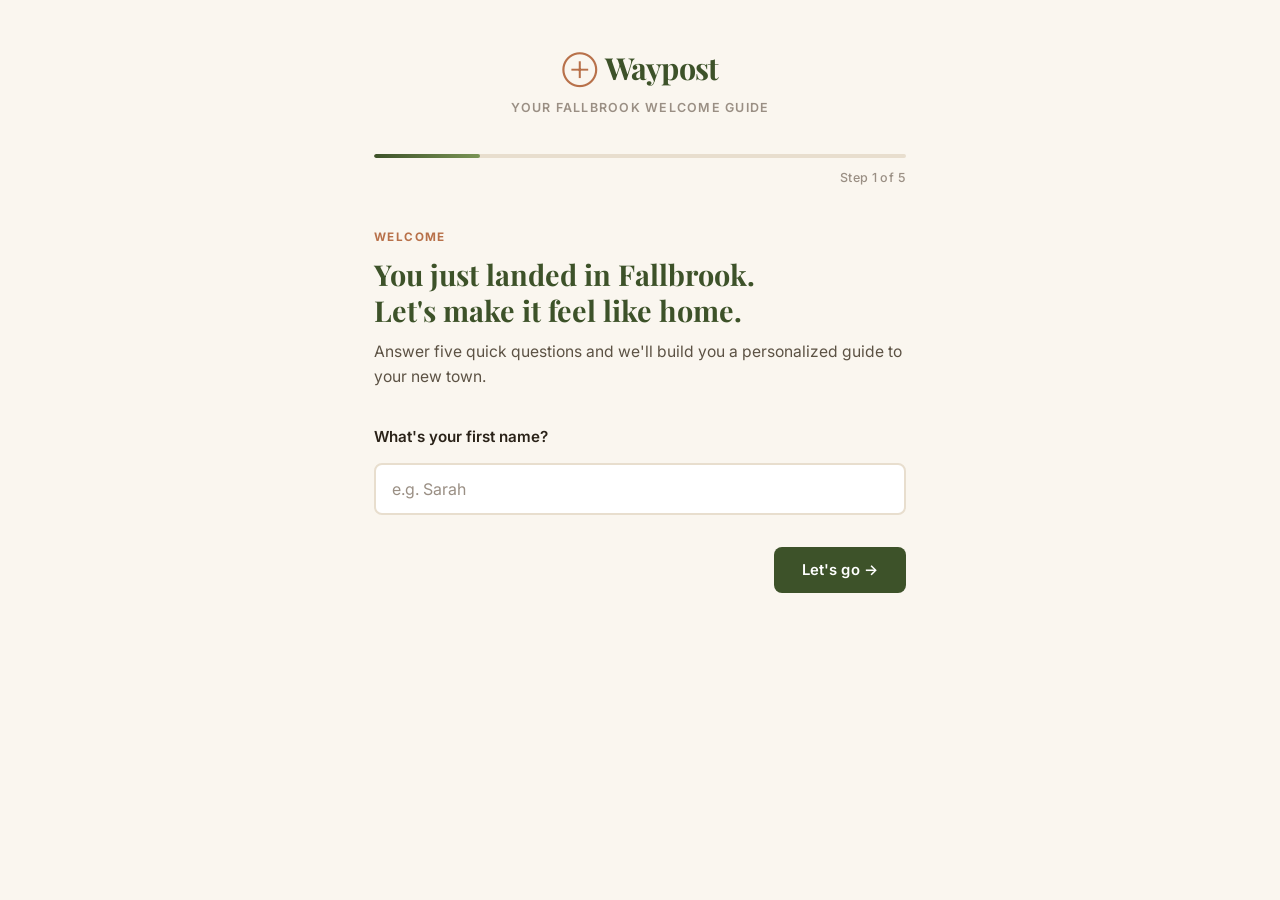
==== index.html @ 40725349 "Initial commit — Waypost prototype Multi-step intake questionnaire and personalized guide generator " ====
<!DOCTYPE html>
<html lang="en">
<head>
  <meta charset="UTF-8">
  <meta name="viewport" content="width=device-width, initial-scale=1.0">
  <title>Waypost — Your Fallbrook Welcome Guide</title>
  <link rel="preconnect" href="https://fonts.googleapis.com">
  <link rel="preconnect" href="https://fonts.gstatic.com" crossorigin>
  <link href="https://fonts.googleapis.com/css2?family=Playfair+Display:wght@400;600;700&family=Inter:wght@400;500;600&display=swap" rel="stylesheet">
  <link rel="stylesheet" href="styles.css">
</head>
<body>

  <!-- ═══════════════════════════════════════════════
       QUESTIONNAIRE SECTION
  ════════════════════════════════════════════════ -->
  <div id="questionnaire-section">

    <header class="site-header">
      <div class="logo">
        <span class="logo-mark">⊕</span>
        <span class="logo-text">Waypost</span>
      </div>
      <p class="logo-tagline">Your Fallbrook Welcome Guide</p>
    </header>

    <main class="questionnaire-container">

      <!-- Progress -->
      <div class="progress-bar-wrap">
        <div class="progress-bar" id="progress-bar"></div>
      </div>
      <p class="progress-label" id="progress-label">Step 1 of 5</p>

      <!-- ─── Step 1: Welcome ─────────────────────── -->
      <div class="step active" id="step-1">
        <div class="step-header">
          <span class="step-eyebrow">Welcome</span>
          <h1 class="step-title">You just landed in Fallbrook.<br>Let's make it feel like home.</h1>
          <p class="step-subtitle">Answer five quick questions and we'll build you a personalized guide to your new town.</p>
        </div>
        <div class="step-body">
          <div class="field-group">
            <label for="name-input" class="field-label">What's your first name?</label>
            <input
              type="text"
              id="name-input"
              class="text-input"
              placeholder="e.g. Sarah"
              autocomplete="given-name"
              onkeydown="if(event.key==='Enter') nextStep(1)"
            >
            <p class="field-error hidden" id="name-error">Please enter your name to continue.</p>
          </div>
        </div>
        <div class="step-footer">
          <button class="btn-primary" onclick="nextStep(1)">Let's go &rarr;</button>
        </div>
      </div>

      <!-- ─── Step 2: Family ──────────────────────── -->
      <div class="step" id="step-2">
        <div class="step-header">
          <span class="step-eyebrow">Your Family</span>
          <h2 class="step-title">Tell us a bit about your household.</h2>
          <p class="step-subtitle">We'll use this to surface the right schools, sports leagues, and family resources.</p>
        </div>
        <div class="step-body">
          <div class="field-group">
            <label class="field-label">Do you have children?</label>
            <div class="toggle-group">
              <button class="toggle-btn" data-group="hasKids" data-value="yes" onclick="toggleSelect(this)">Yes</button>
              <button class="toggle-btn" data-group="hasKids" data-value="no" onclick="toggleSelect(this)">No — just me (and maybe a partner)</button>
            </div>
          </div>

          <div class="field-group" id="kid-ages-group" style="display:none;">
            <label class="field-label">What age ranges? <span class="field-hint">(select all that apply)</span></label>
            <div class="checkbox-grid">
              <label class="checkbox-card">
                <input type="checkbox" name="kidAge" value="infant">
                <span class="checkbox-label">
                  <span class="checkbox-emoji">👶</span>
                  <span class="checkbox-text">Infant / Toddler<small>Ages 0–3</small></span>
                </span>
              </label>
              <label class="checkbox-card">
                <input type="checkbox" name="kidAge" value="preschool">
                <span class="checkbox-label">
                  <span class="checkbox-emoji">🎨</span>
                  <span class="checkbox-text">Preschool<small>Ages 4–5</small></span>
                </span>
              </label>
              <label class="checkbox-card">
                <input type="checkbox" name="kidAge" value="elementary">
                <span class="checkbox-label">
                  <span class="checkbox-emoji">📚</span>
                  <span class="checkbox-text">Elementary<small>Ages 6–11</small></span>
                </span>
              </label>
              <label class="checkbox-card">
                <input type="checkbox" name="kidAge" value="middle">
                <span class="checkbox-label">
                  <span class="checkbox-emoji">🎒</span>
                  <span class="checkbox-text">Middle School<small>Ages 12–14</small></span>
                </span>
              </label>
              <label class="checkbox-card">
                <input type="checkbox" name="kidAge" value="high">
                <span class="checkbox-label">
                  <span class="checkbox-emoji">🎓</span>
                  <span class="checkbox-text">High School<small>Ages 15–18</small></span>
                </span>
              </label>
            </div>
          </div>
        </div>
        <div class="step-footer">
          <button class="btn-secondary" onclick="prevStep(2)">&larr; Back</button>
          <button class="btn-primary" onclick="nextStep(2)">Next &rarr;</button>
        </div>
      </div>

      <!-- ─── Step 3: Priorities ──────────────────── -->
      <div class="step" id="step-3">
        <div class="step-header">
          <span class="step-eyebrow">Priorities</span>
          <h2 class="step-title">What matters most right now?</h2>
          <p class="step-subtitle">Select everything on your radar — no wrong answers here.</p>
        </div>
        <div class="step-body">
          <div class="checkbox-grid wide">
            <label class="checkbox-card">
              <input type="checkbox" name="priority" value="schools">
              <span class="checkbox-label">
                <span class="checkbox-emoji">🏫</span>
                <span class="checkbox-text">Schools &amp; Enrollment<small>Districts, deadlines, what to expect</small></span>
              </span>
            </label>
            <label class="checkbox-card">
              <input type="checkbox" name="priority" value="sports">
              <span class="checkbox-label">
                <span class="checkbox-emoji">⚽</span>
                <span class="checkbox-text">Youth Sports<small>Leagues, sign-up windows, locations</small></span>
              </span>
            </label>
            <label class="checkbox-card">
              <input type="checkbox" name="priority" value="church">
              <span class="checkbox-label">
                <span class="checkbox-emoji">⛪</span>
                <span class="checkbox-text">Faith Community<small>Local churches and worship communities</small></span>
              </span>
            </label>
            <label class="checkbox-card">
              <input type="checkbox" name="priority" value="neighborhoods">
              <span class="checkbox-label">
                <span class="checkbox-emoji">🏡</span>
                <span class="checkbox-text">Neighborhoods &amp; Housing<small>Where to live, commute to Pendleton</small></span>
              </span>
            </label>
            <label class="checkbox-card">
              <input type="checkbox" name="priority" value="coworking">
              <span class="checkbox-label">
                <span class="checkbox-emoji">💻</span>
                <span class="checkbox-text">Co-working Spots<small>Remote-work-friendly cafes and spaces</small></span>
              </span>
            </label>
            <label class="checkbox-card">
              <input type="checkbox" name="priority" value="groups">
              <span class="checkbox-label">
                <span class="checkbox-emoji">👋</span>
                <span class="checkbox-text">Local Groups &amp; Community<small>Spouse clubs, newcomer meetups, orgs</small></span>
              </span>
            </label>
          </div>
        </div>
        <div class="step-footer">
          <button class="btn-secondary" onclick="prevStep(3)">&larr; Back</button>
          <button class="btn-primary" onclick="nextStep(3)">Next &rarr;</button>
        </div>
      </div>

      <!-- ─── Step 4: Dining & Social ─────────────── -->
      <div class="step" id="step-4">
        <div class="step-header">
          <span class="step-eyebrow">Food &amp; Social Life</span>
          <h2 class="step-title">Let's talk about getting out of the house.</h2>
          <p class="step-subtitle">We'll flag the best spots — including which ones know how to treat military families.</p>
        </div>
        <div class="step-body">
          <div class="checkbox-grid wide">
            <label class="checkbox-card">
              <input type="checkbox" name="dining" value="family">
              <span class="checkbox-label">
                <span class="checkbox-emoji">🍕</span>
                <span class="checkbox-text">Family-Friendly Dining<small>Kids menus, high chairs, no judgment</small></span>
              </span>
            </label>
            <label class="checkbox-card">
              <input type="checkbox" name="dining" value="datenight">
              <span class="checkbox-label">
                <span class="checkbox-emoji">🍷</span>
                <span class="checkbox-text">Date Night Spots<small>When you can get a sitter</small></span>
              </span>
            </label>
            <label class="checkbox-card">
              <input type="checkbox" name="dining" value="military">
              <span class="checkbox-label">
                <span class="checkbox-emoji">🎖️</span>
                <span class="checkbox-text">Military Discounts<small>Local businesses that appreciate your service</small></span>
              </span>
            </label>
          </div>
        </div>
        <div class="step-footer">
          <button class="btn-secondary" onclick="prevStep(4)">&larr; Back</button>
          <button class="btn-primary" onclick="nextStep(4)">Next &rarr;</button>
        </div>
      </div>

      <!-- ─── Step 5: Extras ──────────────────────── -->
      <div class="step" id="step-5">
        <div class="step-header">
          <span class="step-eyebrow">Almost Done</span>
          <h2 class="step-title">Anything else you'd like on your radar?</h2>
          <p class="step-subtitle">These are easy additions — just check what's useful.</p>
        </div>
        <div class="step-body">
          <div class="checkbox-grid wide">
            <label class="checkbox-card">
              <input type="checkbox" name="extra" value="events">
              <span class="checkbox-label">
                <span class="checkbox-emoji">🎉</span>
                <span class="checkbox-text">Upcoming Events &amp; Festivals<small>What's happening in Fallbrook this season</small></span>
              </span>
            </label>
            <label class="checkbox-card">
              <input type="checkbox" name="extra" value="checklist">
              <span class="checkbox-label">
                <span class="checkbox-emoji">📋</span>
                <span class="checkbox-text">New Resident Checklist<small>DMV, utilities, voter registration — the necessary stuff</small></span>
              </span>
            </label>
          </div>
        </div>
        <div class="step-footer">
          <button class="btn-secondary" onclick="prevStep(5)">&larr; Back</button>
          <button class="btn-primary btn-generate" onclick="generateGuide()">Build My Guide &rarr;</button>
        </div>
      </div>

    </main>
  </div><!-- end #questionnaire-section -->


  <!-- ═══════════════════════════════════════════════
       GUIDE SECTION
  ════════════════════════════════════════════════ -->
  <div id="guide-section" class="hidden">

    <header class="guide-nav">
      <div class="guide-nav-inner">
        <div class="logo logo-light">
          <span class="logo-mark">⊕</span>
          <span class="logo-text">Waypost</span>
        </div>
        <button class="btn-restart" onclick="restartQuiz()">&larr; Start Over</button>
      </div>
    </header>

    <main class="guide-container" id="guide-content">
      <!-- Filled by JS -->
    </main>

    <footer class="guide-footer">
      <div class="guide-footer-inner">
        <div class="footer-logo">
          <span class="logo-mark">⊕</span>
          <span class="logo-text">Waypost</span>
        </div>
        <p>Built for military families relocating to Fallbrook, California.</p>
        <p class="footer-disclaimer">Information is updated seasonally. Always verify directly with schools, leagues, and businesses before acting on it.</p>
      </div>
    </footer>

  </div><!-- end #guide-section -->

  <script src="app.js"></script>
</body>
</html>
---- styles.css ----
/* ══════════════════════════════════════════════════
   WAYPOST — styles.css
   Palette: olive · sand · terracotta · cream
══════════════════════════════════════════════════ */

/* ── Reset ──────────────────────────────────────── */
*, *::before, *::after { box-sizing: border-box; margin: 0; padding: 0; }

/* ── Design Tokens ──────────────────────────────── */
:root {
  --olive:          #3D5229;
  --olive-mid:      #546D37;
  --olive-light:    #7A9455;
  --olive-pale:     #EBF0E4;
  --sand:           #C4A87A;
  --sand-light:     #EDD9B5;
  --sand-pale:      #F5EDDE;
  --terracotta:     #B8714A;
  --terracotta-lt:  #D4956E;
  --terracotta-pale:#F5EAE3;
  --cream:          #FAF6EF;
  --white:          #FFFFFF;
  --text-dark:      #2A2218;
  --text-mid:       #5C5244;
  --text-light:     #9A8F84;
  --border:         #E8DECE;
  --shadow-xs:      0 1px 3px rgba(61,82,41,0.06);
  --shadow-sm:      0 2px 10px rgba(61,82,41,0.08);
  --shadow:         0 4px 20px rgba(61,82,41,0.11);
  --shadow-lg:      0 8px 36px rgba(61,82,41,0.14);
  --radius-sm:      8px;
  --radius:         12px;
  --radius-lg:      18px;
  --radius-xl:      24px;
}

/* ── Base ───────────────────────────────────────── */
html { scroll-behavior: smooth; }

body {
  font-family: 'Inter', -apple-system, BlinkMacSystemFont, sans-serif;
  background-color: var(--cream);
  color: var(--text-dark);
  min-height: 100vh;
  line-height: 1.6;
  -webkit-font-smoothing: antialiased;
}

/* ── Utility ────────────────────────────────────── */
.hidden { display: none !important; }


/* ════════════════════════════════════════════════
   QUESTIONNAIRE SECTION
════════════════════════════════════════════════ */

/* ── Site Header ────────────────────────────────── */
.site-header {
  text-align: center;
  padding: 2.75rem 1rem 0.5rem;
}

.logo {
  display: inline-flex;
  align-items: center;
  gap: 0.45rem;
}

.logo-mark {
  font-size: 1.6rem;
  color: var(--terracotta);
  line-height: 1;
  position: relative;
  top: 1px;
}

.logo-text {
  font-family: 'Playfair Display', Georgia, serif;
  font-size: 1.9rem;
  font-weight: 700;
  color: var(--olive);
  letter-spacing: -0.025em;
}

.logo-tagline {
  margin-top: 0.35rem;
  font-size: 0.78rem;
  font-weight: 600;
  letter-spacing: 0.1em;
  text-transform: uppercase;
  color: var(--text-light);
}

/* ── Questionnaire Layout ───────────────────────── */
.questionnaire-container {
  max-width: 580px;
  margin: 0 auto;
  padding: 1.75rem 1.5rem 5rem;
}

/* ── Progress Bar ───────────────────────────────── */
.progress-bar-wrap {
  height: 4px;
  background: var(--border);
  border-radius: 99px;
  margin-bottom: 0.6rem;
  overflow: hidden;
}

.progress-bar {
  height: 100%;
  width: 20%;
  background: linear-gradient(90deg, var(--olive), var(--olive-light));
  border-radius: 99px;
  transition: width 0.45s cubic-bezier(0.4,0,0.2,1);
}

.progress-label {
  font-size: 0.78rem;
  font-weight: 500;
  color: var(--text-light);
  text-align: right;
  margin-bottom: 2.5rem;
  letter-spacing: 0.03em;
}

/* ── Steps ──────────────────────────────────────── */
.step { display: none; }

.step.active {
  display: block;
  animation: fadeUp 0.35s cubic-bezier(0.4,0,0.2,1);
}

@keyframes fadeUp {
  from { opacity: 0; transform: translateY(14px); }
  to   { opacity: 1; transform: translateY(0); }
}

.step-eyebrow {
  display: block;
  font-size: 0.73rem;
  font-weight: 700;
  letter-spacing: 0.12em;
  text-transform: uppercase;
  color: var(--terracotta);
  margin-bottom: 0.6rem;
}

.step-title {
  font-family: 'Playfair Display', Georgia, serif;
  font-size: 1.8rem;
  font-weight: 700;
  color: var(--olive);
  line-height: 1.25;
  margin-bottom: 0.7rem;
}

.step-subtitle {
  font-size: 0.98rem;
  color: var(--text-mid);
  margin-bottom: 2.25rem;
  line-height: 1.6;
}

.step-body { margin-bottom: 1rem; }

.step-footer {
  display: flex;
  justify-content: flex-end;
  gap: 0.75rem;
  margin-top: 2rem;
}

/* ── Fields ─────────────────────────────────────── */
.field-group { margin-bottom: 2rem; }

.field-label {
  display: block;
  font-size: 0.95rem;
  font-weight: 600;
  color: var(--text-dark);
  margin-bottom: 0.8rem;
}

.field-hint {
  font-weight: 400;
  color: var(--text-light);
  font-size: 0.88rem;
}

.field-error {
  margin-top: 0.5rem;
  font-size: 0.83rem;
  color: var(--terracotta);
  font-weight: 500;
}

.text-input {
  width: 100%;
  padding: 0.9rem 1rem;
  border: 2px solid var(--border);
  border-radius: var(--radius-sm);
  font-family: inherit;
  font-size: 1rem;
  color: var(--text-dark);
  background: var(--white);
  outline: none;
  transition: border-color 0.2s, box-shadow 0.2s;
}

.text-input:focus {
  border-color: var(--olive-light);
  box-shadow: 0 0 0 3px rgba(90,115,65,0.12);
}

.text-input::placeholder { color: var(--text-light); }

.text-input.error { border-color: var(--terracotta); }

/* ── Toggle Buttons (Yes / No) ──────────────────── */
.toggle-group {
  display: flex;
  gap: 0.75rem;
  flex-wrap: wrap;
}

.toggle-btn {
  padding: 0.75rem 1.3rem;
  border: 2px solid var(--border);
  border-radius: var(--radius-sm);
  background: var(--white);
  font-family: inherit;
  font-size: 0.93rem;
  color: var(--text-mid);
  cursor: pointer;
  transition: border-color 0.18s, background 0.18s, color 0.18s;
}

.toggle-btn:hover {
  border-color: var(--olive-light);
  color: var(--olive);
}

.toggle-btn.selected {
  border-color: var(--olive);
  background: var(--olive);
  color: var(--white);
  font-weight: 600;
}

/* ── Checkbox Cards ──────────────────────────────── */
.checkbox-grid {
  display: grid;
  grid-template-columns: 1fr 1fr;
  gap: 0.75rem;
}

.checkbox-grid.wide { grid-template-columns: 1fr; }

.checkbox-card { position: relative; cursor: pointer; }

.checkbox-card input[type="checkbox"] {
  position: absolute;
  opacity: 0;
  width: 0;
  height: 0;
}

.checkbox-label {
  display: flex;
  align-items: center;
  gap: 0.9rem;
  padding: 1rem 1.1rem;
  border: 2px solid var(--border);
  border-radius: var(--radius-sm);
  background: var(--white);
  cursor: pointer;
  transition: border-color 0.18s, background 0.18s;
  user-select: none;
}

.checkbox-label:hover {
  border-color: var(--olive-light);
}

.checkbox-card input:checked + .checkbox-label {
  border-color: var(--olive);
  background: var(--sand-pale);
}

.checkbox-emoji {
  font-size: 1.4rem;
  flex-shrink: 0;
  line-height: 1;
}

.checkbox-text {
  display: flex;
  flex-direction: column;
  font-size: 0.9rem;
  font-weight: 600;
  color: var(--text-dark);
  line-height: 1.3;
}

.checkbox-card input:checked + .checkbox-label .checkbox-text {
  color: var(--olive);
}

.checkbox-text small {
  font-size: 0.78rem;
  font-weight: 400;
  color: var(--text-light);
  margin-top: 0.15rem;
  line-height: 1.4;
}

.checkbox-card input:checked + .checkbox-label .checkbox-text small {
  color: var(--olive-mid);
}

/* ── Buttons ─────────────────────────────────────── */
.btn-primary {
  padding: 0.875rem 1.75rem;
  background: var(--olive);
  color: var(--white);
  border: none;
  border-radius: var(--radius-sm);
  font-family: inherit;
  font-size: 0.93rem;
  font-weight: 600;
  cursor: pointer;
  letter-spacing: 0.01em;
  transition: background 0.18s, transform 0.15s, box-shadow 0.18s;
}

.btn-primary:hover {
  background: var(--olive-mid);
  transform: translateY(-1px);
  box-shadow: var(--shadow-sm);
}

.btn-primary.btn-generate {
  background: var(--terracotta);
  padding: 1rem 2rem;
  font-size: 0.97rem;
}

.btn-primary.btn-generate:hover {
  background: var(--terracotta-lt);
}

.btn-secondary {
  padding: 0.875rem 1.3rem;
  background: transparent;
  color: var(--text-mid);
  border: 2px solid var(--border);
  border-radius: var(--radius-sm);
  font-family: inherit;
  font-size: 0.93rem;
  font-weight: 500;
  cursor: pointer;
  transition: border-color 0.18s, color 0.18s;
}

.btn-secondary:hover {
  border-color: var(--text-mid);
  color: var(--text-dark);
}


/* ════════════════════════════════════════════════
   GUIDE SECTION
════════════════════════════════════════════════ */

/* ── Guide Nav Bar ──────────────────────────────── */
.guide-nav {
  background: var(--olive);
  padding: 1.1rem 1.5rem;
  position: sticky;
  top: 0;
  z-index: 100;
  box-shadow: 0 2px 14px rgba(0,0,0,0.18);
}

.guide-nav-inner {
  max-width: 880px;
  margin: 0 auto;
  display: flex;
  justify-content: space-between;
  align-items: center;
}

.logo-light .logo-text { color: var(--white); }
.logo-light .logo-mark { color: var(--sand-light); }

.btn-restart {
  padding: 0.5rem 1rem;
  background: transparent;
  color: rgba(255,255,255,0.7);
  border: 1.5px solid rgba(255,255,255,0.28);
  border-radius: var(--radius-sm);
  font-family: inherit;
  font-size: 0.83rem;
  font-weight: 500;
  cursor: pointer;
  transition: color 0.15s, border-color 0.15s;
}

.btn-restart:hover {
  color: var(--white);
  border-color: var(--white);
}

/* ── Guide Layout ───────────────────────────────── */
.guide-container {
  max-width: 880px;
  margin: 0 auto;
  padding: 2.25rem 1.5rem 5rem;
}

/* ── Guide Hero ─────────────────────────────────── */
.guide-hero {
  background: linear-gradient(140deg, var(--olive) 0%, #4e6b32 55%, var(--olive-mid) 100%);
  border-radius: var(--radius-xl);
  padding: 3rem 3rem 2.75rem;
  color: white;
  margin-bottom: 2.5rem;
  position: relative;
  overflow: hidden;
}

.guide-hero::before {
  content: '';
  position: absolute;
  top: -60px; right: 40px;
  width: 260px; height: 260px;
  background: rgba(255,255,255,0.045);
  border-radius: 50%;
}

.guide-hero::after {
  content: '';
  position: absolute;
  bottom: -40px; right: -30px;
  width: 200px; height: 200px;
  background: rgba(255,255,255,0.035);
  border-radius: 50%;
}

.guide-pill {
  display: inline-block;
  background: rgba(255,255,255,0.15);
  color: var(--sand-light);
  font-size: 0.72rem;
  font-weight: 700;
  letter-spacing: 0.1em;
  text-transform: uppercase;
  padding: 0.3rem 0.85rem;
  border-radius: 99px;
  margin-bottom: 1.1rem;
}

.guide-hero h1 {
  font-family: 'Playfair Display', serif;
  font-size: 2.4rem;
  font-weight: 700;
  line-height: 1.22;
  margin-bottom: 1.1rem;
  position: relative;
}

.guide-hero p {
  font-size: 1rem;
  line-height: 1.7;
  opacity: 0.88;
  max-width: 580px;
  position: relative;
}

/* ── Guide Sections ─────────────────────────────── */
.guide-section { margin-bottom: 2.5rem; }

.section-header {
  display: flex;
  align-items: center;
  gap: 0.75rem;
  padding-bottom: 0.85rem;
  border-bottom: 2px solid var(--border);
  margin-bottom: 1.1rem;
}

.section-icon { font-size: 1.45rem; flex-shrink: 0; }

.section-title {
  font-family: 'Playfair Display', serif;
  font-size: 1.4rem;
  font-weight: 700;
  color: var(--olive);
}

.section-intro {
  font-size: 0.94rem;
  color: var(--text-mid);
  line-height: 1.65;
  margin-bottom: 1.25rem;
}

/* ── Callout Box ────────────────────────────────── */
.callout {
  background: var(--sand-pale);
  border-left: 4px solid var(--terracotta);
  border-radius: 0 var(--radius-sm) var(--radius-sm) 0;
  padding: 1rem 1.25rem;
  margin-bottom: 1.25rem;
  font-size: 0.89rem;
  color: var(--text-mid);
  line-height: 1.65;
}

.callout strong { color: var(--text-dark); }

/* ── Cards ──────────────────────────────────────── */
.cards-grid {
  display: grid;
  grid-template-columns: 1fr 1fr;
  gap: 1rem;
}

.cards-grid.single-col { grid-template-columns: 1fr; }

.card {
  background: var(--white);
  border: 1.5px solid var(--border);
  border-radius: var(--radius);
  padding: 1.25rem 1.3rem;
  box-shadow: var(--shadow-xs);
  transition: box-shadow 0.2s, transform 0.2s;
}

.card:hover {
  box-shadow: var(--shadow);
  transform: translateY(-2px);
}

.card-name {
  font-weight: 700;
  font-size: 0.95rem;
  color: var(--text-dark);
  margin-bottom: 0.3rem;
  line-height: 1.35;
}

.card-meta {
  font-size: 0.8rem;
  color: var(--text-light);
  margin-bottom: 0.65rem;
}

.card-body {
  font-size: 0.87rem;
  color: var(--text-mid);
  line-height: 1.6;
}

/* ── Tags ───────────────────────────────────────── */
.tag-wrap { margin-top: 0.85rem; display: flex; gap: 0.4rem; flex-wrap: wrap; }

.tag {
  display: inline-block;
  font-size: 0.71rem;
  font-weight: 700;
  letter-spacing: 0.04em;
  text-transform: uppercase;
  padding: 0.22rem 0.65rem;
  border-radius: 99px;
}

.tag-olive { background: var(--olive-pale);    color: var(--olive); }
.tag-sand  { background: var(--sand-pale);     color: #7A6040; }
.tag-terra { background: var(--terracotta-pale); color: var(--terracotta); }
.tag-blue  { background: #E4EDF5; color: #2E5C8A; }

/* ── Discount List ──────────────────────────────── */
.discount-list {
  display: flex;
  flex-direction: column;
  gap: 0.75rem;
}

.discount-item {
  display: flex;
  align-items: flex-start;
  gap: 1rem;
  background: var(--white);
  border: 1.5px solid var(--border);
  border-radius: var(--radius-sm);
  padding: 1rem 1.15rem;
  box-shadow: var(--shadow-xs);
}

.discount-emoji {
  font-size: 1.4rem;
  flex-shrink: 0;
  margin-top: 0.05rem;
}

.discount-name {
  font-weight: 700;
  font-size: 0.92rem;
  color: var(--text-dark);
  margin-bottom: 0.2rem;
}

.discount-detail {
  font-size: 0.84rem;
  color: var(--text-mid);
  line-height: 1.55;
}

/* ── Events ─────────────────────────────────────── */
.events-list {
  display: flex;
  flex-direction: column;
  gap: 1rem;
}

.event-card {
  display: flex;
  gap: 1rem;
  align-items: flex-start;
  background: var(--white);
  border: 1.5px solid var(--border);
  border-radius: var(--radius);
  padding: 1.1rem 1.25rem;
  box-shadow: var(--shadow-xs);
  transition: box-shadow 0.2s;
}

.event-card:hover { box-shadow: var(--shadow); }

.event-date {
  background: var(--olive);
  color: white;
  border-radius: var(--radius-sm);
  padding: 0.55rem 0.7rem;
  text-align: center;
  min-width: 54px;
  flex-shrink: 0;
}

.event-month {
  font-size: 0.62rem;
  font-weight: 800;
  letter-spacing: 0.1em;
  text-transform: uppercase;
  opacity: 0.75;
  display: block;
}

.event-day {
  font-family: 'Playfair Display', serif;
  font-size: 1.55rem;
  font-weight: 700;
  line-height: 1.1;
  display: block;
}

.event-info { flex: 1; }

.event-name {
  font-weight: 700;
  font-size: 0.95rem;
  color: var(--text-dark);
  margin-bottom: 0.3rem;
}

.event-desc {
  font-size: 0.86rem;
  color: var(--text-mid);
  line-height: 1.55;
}

/* ── Checklist ──────────────────────────────────── */
.checklist {
  list-style: none;
  display: flex;
  flex-direction: column;
  gap: 0.65rem;
}

.checklist li {
  display: flex;
  align-items: flex-start;
  gap: 0.9rem;
  background: var(--white);
  border: 1.5px solid var(--border);
  border-radius: var(--radius-sm);
  padding: 0.9rem 1.1rem;
  font-size: 0.88rem;
  color: var(--text-mid);
  line-height: 1.55;
  box-shadow: var(--shadow-xs);
}

.checklist-box {
  font-size: 1rem;
  color: var(--olive-light);
  flex-shrink: 0;
  margin-top: 0.05rem;
}

.checklist li strong { color: var(--text-dark); }

/* ── Guide Footer ───────────────────────────────── */
.guide-footer {
  background: var(--olive);
  padding: 2.5rem 1.5rem;
}

.guide-footer-inner {
  max-width: 880px;
  margin: 0 auto;
  text-align: center;
  color: rgba(255,255,255,0.7);
}

.guide-footer-inner .logo-mark { color: var(--sand-light); font-size: 1.2rem; }
.guide-footer-inner .logo-text { color: rgba(255,255,255,0.9); font-size: 1.4rem; }
.guide-footer-inner .logo { justify-content: center; margin-bottom: 0.75rem; }

.guide-footer-inner p {
  font-size: 0.85rem;
  line-height: 1.7;
}

.footer-disclaimer {
  margin-top: 0.4rem;
  font-size: 0.78rem !important;
  font-style: italic;
  opacity: 0.6;
}

/* ── Responsive ─────────────────────────────────── */
@media (max-width: 640px) {
  .step-title { font-size: 1.45rem; }
  .guide-hero h1 { font-size: 1.75rem; }
  .guide-hero { padding: 2rem 1.5rem; }
  .checkbox-grid { grid-template-columns: 1fr; }
  .cards-grid { grid-template-columns: 1fr; }
  .questionnaire-container { padding: 1.25rem 1rem 4rem; }
  .guide-container { padding: 1.5rem 1rem 4rem; }
}
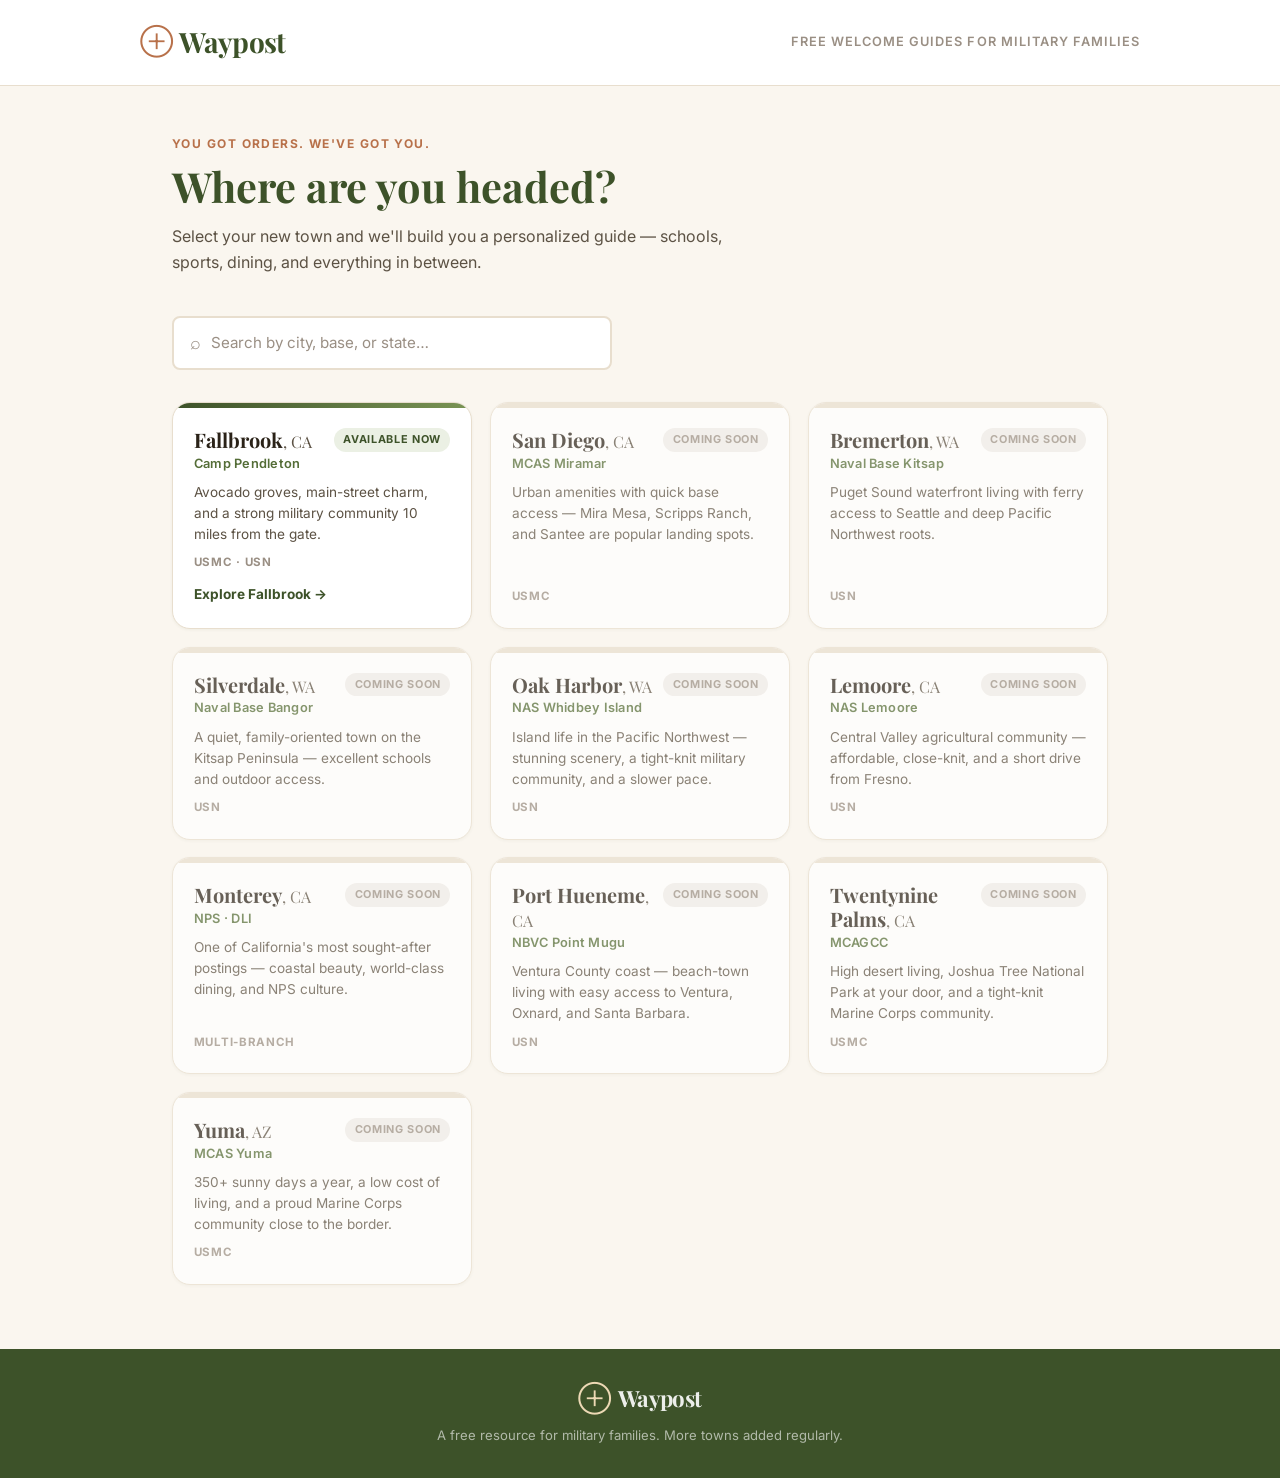
==== commit ba6e407f: "Major redesign: town selector, sidebar, Save/To Do/Contacts - index.html: new town-selector home pag" ====
--- a/index.html
+++ b/index.html
@@ -3,288 +3,59 @@
 <head>
   <meta charset="UTF-8">
   <meta name="viewport" content="width=device-width, initial-scale=1.0">
-  <title>Waypost — Your Fallbrook Welcome Guide</title>
+  <title>Waypost — Find Your Town</title>
   <link rel="preconnect" href="https://fonts.googleapis.com">
   <link rel="preconnect" href="https://fonts.gstatic.com" crossorigin>
   <link href="https://fonts.googleapis.com/css2?family=Playfair+Display:wght@400;600;700&family=Inter:wght@400;500;600&display=swap" rel="stylesheet">
   <link rel="stylesheet" href="styles.css">
 </head>
-<body>
+<body class="home-page">
 
-  <!-- ═══════════════════════════════════════════════
-       QUESTIONNAIRE SECTION
-  ════════════════════════════════════════════════ -->
-  <div id="questionnaire-section">
-
-    <header class="site-header">
+  <header class="home-header">
+    <div class="home-header-inner">
       <div class="logo">
         <span class="logo-mark">⊕</span>
         <span class="logo-text">Waypost</span>
       </div>
-      <p class="logo-tagline">Your Fallbrook Welcome Guide</p>
-    </header>
+      <p class="home-header-tag">Free welcome guides for military families</p>
+    </div>
+  </header>
 
-    <main class="questionnaire-container">
+  <main class="home-main">
+    <div class="home-hero">
+      <p class="home-eyebrow">You got orders. We've got you.</p>
+      <h1 class="home-title">Where are you headed?</h1>
+      <p class="home-subtitle">Select your new town and we'll build you a personalized guide — schools, sports, dining, and everything in between.</p>
+    </div>
 
-      <!-- Progress -->
-      <div class="progress-bar-wrap">
-        <div class="progress-bar" id="progress-bar"></div>
+    <div class="search-wrap">
+      <div class="search-box">
+        <span class="search-icon">⌕</span>
+        <input
+          type="text"
+          id="town-search"
+          class="search-input"
+          placeholder="Search by city, base, or state…"
+          oninput="renderTownCards(this.value)"
+          autocomplete="off"
+        >
       </div>
-      <p class="progress-label" id="progress-label">Step 1 of 5</p>
+    </div>
 
-      <!-- ─── Step 1: Welcome ─────────────────────── -->
-      <div class="step active" id="step-1">
-        <div class="step-header">
-          <span class="step-eyebrow">Welcome</span>
-          <h1 class="step-title">You just landed in Fallbrook.<br>Let's make it feel like home.</h1>
-          <p class="step-subtitle">Answer five quick questions and we'll build you a personalized guide to your new town.</p>
-        </div>
-        <div class="step-body">
-          <div class="field-group">
-            <label for="name-input" class="field-label">What's your first name?</label>
-            <input
-              type="text"
-              id="name-input"
-              class="text-input"
-              placeholder="e.g. Sarah"
-              autocomplete="given-name"
-              onkeydown="if(event.key==='Enter') nextStep(1)"
-            >
-            <p class="field-error hidden" id="name-error">Please enter your name to continue.</p>
-          </div>
-        </div>
-        <div class="step-footer">
-          <button class="btn-primary" onclick="nextStep(1)">Let's go &rarr;</button>
-        </div>
-      </div>
+    <div class="town-grid" id="town-grid">
+      <!-- Populated by towns.js -->
+    </div>
+  </main>
 
-      <!-- ─── Step 2: Family ──────────────────────── -->
-      <div class="step" id="step-2">
-        <div class="step-header">
-          <span class="step-eyebrow">Your Family</span>
-          <h2 class="step-title">Tell us a bit about your household.</h2>
-          <p class="step-subtitle">We'll use this to surface the right schools, sports leagues, and family resources.</p>
-        </div>
-        <div class="step-body">
-          <div class="field-group">
-            <label class="field-label">Do you have children?</label>
-            <div class="toggle-group">
-              <button class="toggle-btn" data-group="hasKids" data-value="yes" onclick="toggleSelect(this)">Yes</button>
-              <button class="toggle-btn" data-group="hasKids" data-value="no" onclick="toggleSelect(this)">No — just me (and maybe a partner)</button>
-            </div>
-          </div>
+  <footer class="home-footer">
+    <div class="logo logo-muted">
+      <span class="logo-mark">⊕</span>
+      <span class="logo-text">Waypost</span>
+    </div>
+    <p>A free resource for military families. More towns added regularly.</p>
+  </footer>
 
-          <div class="field-group" id="kid-ages-group" style="display:none;">
-            <label class="field-label">What age ranges? <span class="field-hint">(select all that apply)</span></label>
-            <div class="checkbox-grid">
-              <label class="checkbox-card">
-                <input type="checkbox" name="kidAge" value="infant">
-                <span class="checkbox-label">
-                  <span class="checkbox-emoji">👶</span>
-                  <span class="checkbox-text">Infant / Toddler<small>Ages 0–3</small></span>
-                </span>
-              </label>
-              <label class="checkbox-card">
-                <input type="checkbox" name="kidAge" value="preschool">
-                <span class="checkbox-label">
-                  <span class="checkbox-emoji">🎨</span>
-                  <span class="checkbox-text">Preschool<small>Ages 4–5</small></span>
-                </span>
-              </label>
-              <label class="checkbox-card">
-                <input type="checkbox" name="kidAge" value="elementary">
-                <span class="checkbox-label">
-                  <span class="checkbox-emoji">📚</span>
-                  <span class="checkbox-text">Elementary<small>Ages 6–11</small></span>
-                </span>
-              </label>
-              <label class="checkbox-card">
-                <input type="checkbox" name="kidAge" value="middle">
-                <span class="checkbox-label">
-                  <span class="checkbox-emoji">🎒</span>
-                  <span class="checkbox-text">Middle School<small>Ages 12–14</small></span>
-                </span>
-              </label>
-              <label class="checkbox-card">
-                <input type="checkbox" name="kidAge" value="high">
-                <span class="checkbox-label">
-                  <span class="checkbox-emoji">🎓</span>
-                  <span class="checkbox-text">High School<small>Ages 15–18</small></span>
-                </span>
-              </label>
-            </div>
-          </div>
-        </div>
-        <div class="step-footer">
-          <button class="btn-secondary" onclick="prevStep(2)">&larr; Back</button>
-          <button class="btn-primary" onclick="nextStep(2)">Next &rarr;</button>
-        </div>
-      </div>
-
-      <!-- ─── Step 3: Priorities ──────────────────── -->
-      <div class="step" id="step-3">
-        <div class="step-header">
-          <span class="step-eyebrow">Priorities</span>
-          <h2 class="step-title">What matters most right now?</h2>
-          <p class="step-subtitle">Select everything on your radar — no wrong answers here.</p>
-        </div>
-        <div class="step-body">
-          <div class="checkbox-grid wide">
-            <label class="checkbox-card">
-              <input type="checkbox" name="priority" value="schools">
-              <span class="checkbox-label">
-                <span class="checkbox-emoji">🏫</span>
-                <span class="checkbox-text">Schools &amp; Enrollment<small>Districts, deadlines, what to expect</small></span>
-              </span>
-            </label>
-            <label class="checkbox-card">
-              <input type="checkbox" name="priority" value="sports">
-              <span class="checkbox-label">
-                <span class="checkbox-emoji">⚽</span>
-                <span class="checkbox-text">Youth Sports<small>Leagues, sign-up windows, locations</small></span>
-              </span>
-            </label>
-            <label class="checkbox-card">
-              <input type="checkbox" name="priority" value="church">
-              <span class="checkbox-label">
-                <span class="checkbox-emoji">⛪</span>
-                <span class="checkbox-text">Faith Community<small>Local churches and worship communities</small></span>
-              </span>
-            </label>
-            <label class="checkbox-card">
-              <input type="checkbox" name="priority" value="neighborhoods">
-              <span class="checkbox-label">
-                <span class="checkbox-emoji">🏡</span>
-                <span class="checkbox-text">Neighborhoods &amp; Housing<small>Where to live, commute to Pendleton</small></span>
-              </span>
-            </label>
-            <label class="checkbox-card">
-              <input type="checkbox" name="priority" value="coworking">
-              <span class="checkbox-label">
-                <span class="checkbox-emoji">💻</span>
-                <span class="checkbox-text">Co-working Spots<small>Remote-work-friendly cafes and spaces</small></span>
-              </span>
-            </label>
-            <label class="checkbox-card">
-              <input type="checkbox" name="priority" value="groups">
-              <span class="checkbox-label">
-                <span class="checkbox-emoji">👋</span>
-                <span class="checkbox-text">Local Groups &amp; Community<small>Spouse clubs, newcomer meetups, orgs</small></span>
-              </span>
-            </label>
-          </div>
-        </div>
-        <div class="step-footer">
-          <button class="btn-secondary" onclick="prevStep(3)">&larr; Back</button>
-          <button class="btn-primary" onclick="nextStep(3)">Next &rarr;</button>
-        </div>
-      </div>
-
-      <!-- ─── Step 4: Dining & Social ─────────────── -->
-      <div class="step" id="step-4">
-        <div class="step-header">
-          <span class="step-eyebrow">Food &amp; Social Life</span>
-          <h2 class="step-title">Let's talk about getting out of the house.</h2>
-          <p class="step-subtitle">We'll flag the best spots — including which ones know how to treat military families.</p>
-        </div>
-        <div class="step-body">
-          <div class="checkbox-grid wide">
-            <label class="checkbox-card">
-              <input type="checkbox" name="dining" value="family">
-              <span class="checkbox-label">
-                <span class="checkbox-emoji">🍕</span>
-                <span class="checkbox-text">Family-Friendly Dining<small>Kids menus, high chairs, no judgment</small></span>
-              </span>
-            </label>
-            <label class="checkbox-card">
-              <input type="checkbox" name="dining" value="datenight">
-              <span class="checkbox-label">
-                <span class="checkbox-emoji">🍷</span>
-                <span class="checkbox-text">Date Night Spots<small>When you can get a sitter</small></span>
-              </span>
-            </label>
-            <label class="checkbox-card">
-              <input type="checkbox" name="dining" value="military">
-              <span class="checkbox-label">
-                <span class="checkbox-emoji">🎖️</span>
-                <span class="checkbox-text">Military Discounts<small>Local businesses that appreciate your service</small></span>
-              </span>
-            </label>
-          </div>
-        </div>
-        <div class="step-footer">
-          <button class="btn-secondary" onclick="prevStep(4)">&larr; Back</button>
-          <button class="btn-primary" onclick="nextStep(4)">Next &rarr;</button>
-        </div>
-      </div>
-
-      <!-- ─── Step 5: Extras ──────────────────────── -->
-      <div class="step" id="step-5">
-        <div class="step-header">
-          <span class="step-eyebrow">Almost Done</span>
-          <h2 class="step-title">Anything else you'd like on your radar?</h2>
-          <p class="step-subtitle">These are easy additions — just check what's useful.</p>
-        </div>
-        <div class="step-body">
-          <div class="checkbox-grid wide">
-            <label class="checkbox-card">
-              <input type="checkbox" name="extra" value="events">
-              <span class="checkbox-label">
-                <span class="checkbox-emoji">🎉</span>
-                <span class="checkbox-text">Upcoming Events &amp; Festivals<small>What's happening in Fallbrook this season</small></span>
-              </span>
-            </label>
-            <label class="checkbox-card">
-              <input type="checkbox" name="extra" value="checklist">
-              <span class="checkbox-label">
-                <span class="checkbox-emoji">📋</span>
-                <span class="checkbox-text">New Resident Checklist<small>DMV, utilities, voter registration — the necessary stuff</small></span>
-              </span>
-            </label>
-          </div>
-        </div>
-        <div class="step-footer">
-          <button class="btn-secondary" onclick="prevStep(5)">&larr; Back</button>
-          <button class="btn-primary btn-generate" onclick="generateGuide()">Build My Guide &rarr;</button>
-        </div>
-      </div>
-
-    </main>
-  </div><!-- end #questionnaire-section -->
-
-
-  <!-- ═══════════════════════════════════════════════
-       GUIDE SECTION
-  ════════════════════════════════════════════════ -->
-  <div id="guide-section" class="hidden">
-
-    <header class="guide-nav">
-      <div class="guide-nav-inner">
-        <div class="logo logo-light">
-          <span class="logo-mark">⊕</span>
-          <span class="logo-text">Waypost</span>
-        </div>
-        <button class="btn-restart" onclick="restartQuiz()">&larr; Start Over</button>
-      </div>
-    </header>
-
-    <main class="guide-container" id="guide-content">
-      <!-- Filled by JS -->
-    </main>
-
-    <footer class="guide-footer">
-      <div class="guide-footer-inner">
-        <div class="footer-logo">
-          <span class="logo-mark">⊕</span>
-          <span class="logo-text">Waypost</span>
-        </div>
-        <p>Built for military families relocating to Fallbrook, California.</p>
-        <p class="footer-disclaimer">Information is updated seasonally. Always verify directly with schools, leagues, and businesses before acting on it.</p>
-      </div>
-    </footer>
-
-  </div><!-- end #guide-section -->
-
-  <script src="app.js"></script>
+  <script src="towns.js"></script>
+  <script>renderTownCards();</script>
 </body>
 </html>
--- a/styles.css
+++ b/styles.css
@@ -1,12 +1,11 @@
 /* ══════════════════════════════════════════════════
    WAYPOST — styles.css
-   Palette: olive · sand · terracotta · cream
+   Shared design system for all pages
 ══════════════════════════════════════════════════ */
 
-/* ── Reset ──────────────────────────────────────── */
+/* ── Reset & Tokens ──────────────────────────────── */
 *, *::before, *::after { box-sizing: border-box; margin: 0; padding: 0; }
 
-/* ── Design Tokens ──────────────────────────────── */
 :root {
   --olive:          #3D5229;
   --olive-mid:      #546D37;
@@ -24,731 +23,450 @@
   --text-mid:       #5C5244;
   --text-light:     #9A8F84;
   --border:         #E8DECE;
+  --sidebar-w:      268px;
+  --bottom-tab-h:   58px;
   --shadow-xs:      0 1px 3px rgba(61,82,41,0.06);
-  --shadow-sm:      0 2px 10px rgba(61,82,41,0.08);
-  --shadow:         0 4px 20px rgba(61,82,41,0.11);
-  --shadow-lg:      0 8px 36px rgba(61,82,41,0.14);
+  --shadow-sm:      0 2px 10px rgba(61,82,41,0.09);
+  --shadow:         0 4px 20px rgba(61,82,41,0.12);
+  --shadow-lg:      0 8px 36px rgba(61,82,41,0.16);
   --radius-sm:      8px;
   --radius:         12px;
   --radius-lg:      18px;
-  --radius-xl:      24px;
 }
 
-/* ── Base ───────────────────────────────────────── */
 html { scroll-behavior: smooth; }
-
-body {
-  font-family: 'Inter', -apple-system, BlinkMacSystemFont, sans-serif;
-  background-color: var(--cream);
-  color: var(--text-dark);
-  min-height: 100vh;
-  line-height: 1.6;
-  -webkit-font-smoothing: antialiased;
-}
-
-/* ── Utility ────────────────────────────────────── */
+body { font-family: 'Inter', -apple-system, sans-serif; background: var(--cream); color: var(--text-dark); min-height: 100vh; line-height: 1.6; -webkit-font-smoothing: antialiased; }
+
 .hidden { display: none !important; }
 
+/* ── Shared Logo ─────────────────────────────────── */
+.logo { display: inline-flex; align-items: center; gap: 0.4rem; text-decoration: none; }
+.logo-mark { font-size: 1.5rem; color: var(--terracotta); line-height: 1; }
+.logo-text { font-family: 'Playfair Display', Georgia, serif; font-size: 1.75rem; font-weight: 700; color: var(--olive); letter-spacing: -0.025em; }
+
+/* ── Shared Buttons ──────────────────────────────── */
+.btn-primary { padding: 0.875rem 1.75rem; background: var(--olive); color: var(--white); border: none; border-radius: var(--radius-sm); font-family: inherit; font-size: 0.93rem; font-weight: 600; cursor: pointer; transition: background 0.18s, transform 0.15s, box-shadow 0.18s; }
+.btn-primary:hover { background: var(--olive-mid); transform: translateY(-1px); box-shadow: var(--shadow-sm); }
+.btn-secondary { padding: 0.875rem 1.3rem; background: transparent; color: var(--text-mid); border: 2px solid var(--border); border-radius: var(--radius-sm); font-family: inherit; font-size: 0.93rem; font-weight: 500; cursor: pointer; transition: border-color 0.18s, color 0.18s; }
+.btn-secondary:hover { border-color: var(--text-mid); color: var(--text-dark); }
+
 
 /* ════════════════════════════════════════════════
-   QUESTIONNAIRE SECTION
+   HOME PAGE — Town Selector
 ════════════════════════════════════════════════ */
-
-/* ── Site Header ────────────────────────────────── */
-.site-header {
-  text-align: center;
-  padding: 2.75rem 1rem 0.5rem;
-}
-
-.logo {
-  display: inline-flex;
-  align-items: center;
-  gap: 0.45rem;
-}
-
-.logo-mark {
-  font-size: 1.6rem;
-  color: var(--terracotta);
-  line-height: 1;
-  position: relative;
-  top: 1px;
-}
-
-.logo-text {
-  font-family: 'Playfair Display', Georgia, serif;
-  font-size: 1.9rem;
-  font-weight: 700;
-  color: var(--olive);
-  letter-spacing: -0.025em;
-}
-
-.logo-tagline {
-  margin-top: 0.35rem;
-  font-size: 0.78rem;
-  font-weight: 600;
-  letter-spacing: 0.1em;
-  text-transform: uppercase;
-  color: var(--text-light);
-}
-
-/* ── Questionnaire Layout ───────────────────────── */
-.questionnaire-container {
-  max-width: 580px;
-  margin: 0 auto;
-  padding: 1.75rem 1.5rem 5rem;
-}
-
-/* ── Progress Bar ───────────────────────────────── */
-.progress-bar-wrap {
-  height: 4px;
-  background: var(--border);
-  border-radius: 99px;
-  margin-bottom: 0.6rem;
-  overflow: hidden;
-}
-
-.progress-bar {
-  height: 100%;
-  width: 20%;
-  background: linear-gradient(90deg, var(--olive), var(--olive-light));
-  border-radius: 99px;
-  transition: width 0.45s cubic-bezier(0.4,0,0.2,1);
-}
-
-.progress-label {
-  font-size: 0.78rem;
-  font-weight: 500;
-  color: var(--text-light);
-  text-align: right;
-  margin-bottom: 2.5rem;
-  letter-spacing: 0.03em;
-}
-
-/* ── Steps ──────────────────────────────────────── */
+.home-page { display: flex; flex-direction: column; min-height: 100vh; }
+
+.home-header { background: var(--white); border-bottom: 1.5px solid var(--border); padding: 1.25rem 2rem; }
+.home-header-inner { max-width: 1000px; margin: 0 auto; display: flex; align-items: center; justify-content: space-between; flex-wrap: wrap; gap: 0.5rem; }
+.home-header-tag { font-size: 0.8rem; font-weight: 600; letter-spacing: 0.08em; text-transform: uppercase; color: var(--text-light); }
+
+.home-main { max-width: 1000px; margin: 0 auto; padding: 3rem 2rem 4rem; width: 100%; flex: 1; }
+
+.home-hero { margin-bottom: 2.5rem; }
+.home-eyebrow { display: block; font-size: 0.75rem; font-weight: 700; letter-spacing: 0.12em; text-transform: uppercase; color: var(--terracotta); margin-bottom: 0.5rem; }
+.home-title { font-family: 'Playfair Display', serif; font-size: 2.6rem; font-weight: 700; color: var(--olive); line-height: 1.2; margin-bottom: 0.75rem; }
+.home-subtitle { font-size: 1rem; color: var(--text-mid); max-width: 560px; line-height: 1.65; }
+
+/* Search */
+.search-wrap { margin-bottom: 2rem; }
+.search-box { display: flex; align-items: center; gap: 0.6rem; background: var(--white); border: 2px solid var(--border); border-radius: var(--radius-sm); padding: 0.7rem 1rem; max-width: 440px; transition: border-color 0.2s, box-shadow 0.2s; }
+.search-box:focus-within { border-color: var(--olive-light); box-shadow: 0 0 0 3px rgba(90,115,65,0.1); }
+.search-icon { font-size: 1.1rem; color: var(--text-light); flex-shrink: 0; }
+.search-input { border: none; outline: none; font-family: inherit; font-size: 0.95rem; color: var(--text-dark); background: transparent; flex: 1; }
+.search-input::placeholder { color: var(--text-light); }
+
+/* Town Grid */
+.town-grid { display: grid; grid-template-columns: repeat(auto-fill, minmax(280px, 1fr)); gap: 1.1rem; }
+.no-results { font-size: 0.95rem; color: var(--text-mid); padding: 2rem 0; }
+
+.town-card { background: var(--white); border: 1.5px solid var(--border); border-radius: var(--radius-lg); overflow: hidden; box-shadow: var(--shadow-xs); transition: box-shadow 0.2s, transform 0.2s; display: flex; flex-direction: column; }
+.town-card--available { cursor: pointer; }
+.town-card--available:hover { box-shadow: var(--shadow); transform: translateY(-3px); }
+.town-card--soon { opacity: 0.7; }
+
+.town-card-accent { height: 5px; }
+.town-card--available .town-card-accent { background: linear-gradient(90deg, var(--olive), var(--olive-light)); }
+.town-card--soon .town-card-accent { background: var(--border); }
+
+.town-card-body { padding: 1.25rem 1.3rem 1.4rem; display: flex; flex-direction: column; gap: 0.5rem; flex: 1; }
+.town-card-header { display: flex; justify-content: space-between; align-items: flex-start; gap: 0.5rem; }
+.town-city { font-family: 'Playfair Display', serif; font-size: 1.25rem; font-weight: 700; color: var(--text-dark); line-height: 1.2; }
+.town-state { font-weight: 400; color: var(--text-mid); font-family: inherit; font-size: 1rem; }
+.town-base { font-size: 0.8rem; font-weight: 600; color: var(--olive-mid); letter-spacing: 0.02em; margin-top: 0.1rem; }
+.town-tagline { font-size: 0.85rem; color: var(--text-mid); line-height: 1.55; flex: 1; }
+.town-branch { font-size: 0.72rem; font-weight: 700; letter-spacing: 0.06em; text-transform: uppercase; color: var(--text-light); }
+.town-cta { font-size: 0.85rem; font-weight: 700; color: var(--olive); margin-top: 0.25rem; }
+.town-card--available:hover .town-cta { color: var(--terracotta); }
+
+.town-status { font-size: 0.68rem; font-weight: 700; letter-spacing: 0.06em; text-transform: uppercase; padding: 0.2rem 0.6rem; border-radius: 99px; white-space: nowrap; flex-shrink: 0; }
+.status-available { background: var(--olive-pale); color: var(--olive); }
+.status-soon { background: #F0EDEA; color: var(--text-light); }
+
+/* Home Footer */
+.home-footer { background: var(--olive); padding: 2rem; text-align: center; }
+.home-footer .logo-mark { color: var(--sand-light); }
+.home-footer .logo-text { color: rgba(255,255,255,0.9); font-size: 1.4rem; }
+.home-footer p { font-size: 0.82rem; color: rgba(255,255,255,0.6); margin-top: 0.5rem; }
+.logo-muted .logo-mark { color: var(--sand-light); }
+.logo-muted .logo-text { color: rgba(255,255,255,0.9); }
+
+
+/* ════════════════════════════════════════════════
+   QUESTIONNAIRE PAGE
+════════════════════════════════════════════════ */
+.site-header { text-align: center; padding: 2.25rem 1rem 0.5rem; position: relative; }
+.back-to-towns { position: absolute; left: 1.5rem; top: 2.5rem; font-size: 0.83rem; font-weight: 600; color: var(--text-light); text-decoration: none; letter-spacing: 0.02em; transition: color 0.15s; }
+.back-to-towns:hover { color: var(--olive); }
+.logo-tagline { margin-top: 0.35rem; font-size: 0.78rem; font-weight: 600; letter-spacing: 0.1em; text-transform: uppercase; color: var(--text-light); }
+
+.questionnaire-container { max-width: 580px; margin: 0 auto; padding: 1.75rem 1.5rem 5rem; }
+
+/* Progress */
+.progress-bar-wrap { height: 4px; background: var(--border); border-radius: 99px; margin-bottom: 0.6rem; overflow: hidden; }
+.progress-bar { height: 100%; width: 20%; background: linear-gradient(90deg, var(--olive), var(--olive-light)); border-radius: 99px; transition: width 0.45s cubic-bezier(0.4,0,0.2,1); }
+.progress-label { font-size: 0.78rem; font-weight: 500; color: var(--text-light); text-align: right; margin-bottom: 2.5rem; }
+
+/* Steps */
 .step { display: none; }
-
-.step.active {
-  display: block;
-  animation: fadeUp 0.35s cubic-bezier(0.4,0,0.2,1);
-}
-
-@keyframes fadeUp {
-  from { opacity: 0; transform: translateY(14px); }
-  to   { opacity: 1; transform: translateY(0); }
-}
-
-.step-eyebrow {
-  display: block;
-  font-size: 0.73rem;
-  font-weight: 700;
-  letter-spacing: 0.12em;
-  text-transform: uppercase;
-  color: var(--terracotta);
-  margin-bottom: 0.6rem;
-}
-
-.step-title {
-  font-family: 'Playfair Display', Georgia, serif;
-  font-size: 1.8rem;
-  font-weight: 700;
-  color: var(--olive);
-  line-height: 1.25;
-  margin-bottom: 0.7rem;
-}
-
-.step-subtitle {
-  font-size: 0.98rem;
-  color: var(--text-mid);
-  margin-bottom: 2.25rem;
-  line-height: 1.6;
-}
-
-.step-body { margin-bottom: 1rem; }
-
-.step-footer {
-  display: flex;
-  justify-content: flex-end;
-  gap: 0.75rem;
-  margin-top: 2rem;
-}
-
-/* ── Fields ─────────────────────────────────────── */
+.step.active { display: block; animation: fadeUp 0.35s cubic-bezier(0.4,0,0.2,1); }
+@keyframes fadeUp { from { opacity:0; transform:translateY(14px); } to { opacity:1; transform:translateY(0); } }
+
+.step-eyebrow { display: block; font-size: 0.73rem; font-weight: 700; letter-spacing: 0.12em; text-transform: uppercase; color: var(--terracotta); margin-bottom: 0.6rem; }
+.step-title { font-family: 'Playfair Display', serif; font-size: 1.8rem; font-weight: 700; color: var(--olive); line-height: 1.25; margin-bottom: 0.7rem; }
+.step-subtitle { font-size: 0.98rem; color: var(--text-mid); margin-bottom: 2.25rem; line-height: 1.6; }
+.step-footer { display: flex; justify-content: flex-end; gap: 0.75rem; margin-top: 2rem; }
+
+/* Fields */
 .field-group { margin-bottom: 2rem; }
-
-.field-label {
-  display: block;
-  font-size: 0.95rem;
-  font-weight: 600;
-  color: var(--text-dark);
-  margin-bottom: 0.8rem;
-}
-
-.field-hint {
-  font-weight: 400;
-  color: var(--text-light);
-  font-size: 0.88rem;
-}
-
-.field-error {
-  margin-top: 0.5rem;
-  font-size: 0.83rem;
-  color: var(--terracotta);
-  font-weight: 500;
-}
-
-.text-input {
-  width: 100%;
-  padding: 0.9rem 1rem;
-  border: 2px solid var(--border);
-  border-radius: var(--radius-sm);
-  font-family: inherit;
-  font-size: 1rem;
-  color: var(--text-dark);
+.field-label { display: block; font-size: 0.95rem; font-weight: 600; color: var(--text-dark); margin-bottom: 0.8rem; }
+.field-hint { font-weight: 400; color: var(--text-light); font-size: 0.88rem; }
+.field-error { margin-top: 0.5rem; font-size: 0.83rem; color: var(--terracotta); font-weight: 500; }
+.text-input { width: 100%; padding: 0.9rem 1rem; border: 2px solid var(--border); border-radius: var(--radius-sm); font-family: inherit; font-size: 1rem; color: var(--text-dark); background: var(--white); outline: none; transition: border-color 0.2s, box-shadow 0.2s; }
+.text-input:focus { border-color: var(--olive-light); box-shadow: 0 0 0 3px rgba(90,115,65,0.12); }
+.text-input::placeholder { color: var(--text-light); }
+.text-input.error { border-color: var(--terracotta); }
+
+/* Toggle Buttons */
+.toggle-group { display: flex; gap: 0.75rem; flex-wrap: wrap; }
+.toggle-btn { padding: 0.75rem 1.3rem; border: 2px solid var(--border); border-radius: var(--radius-sm); background: var(--white); font-family: inherit; font-size: 0.93rem; color: var(--text-mid); cursor: pointer; transition: all 0.18s; }
+.toggle-btn:hover { border-color: var(--olive-light); color: var(--olive); }
+.toggle-btn.selected { border-color: var(--olive); background: var(--olive); color: var(--white); font-weight: 600; }
+
+/* Checkbox Cards */
+.checkbox-grid { display: grid; grid-template-columns: 1fr 1fr; gap: 0.75rem; }
+.checkbox-grid.wide { grid-template-columns: 1fr; }
+.checkbox-card { position: relative; cursor: pointer; }
+.checkbox-card input[type="checkbox"] { position: absolute; opacity: 0; width: 0; height: 0; }
+.checkbox-label { display: flex; align-items: center; gap: 0.9rem; padding: 1rem 1.1rem; border: 2px solid var(--border); border-radius: var(--radius-sm); background: var(--white); cursor: pointer; transition: border-color 0.18s, background 0.18s; user-select: none; }
+.checkbox-label:hover { border-color: var(--olive-light); }
+.checkbox-card input:checked + .checkbox-label { border-color: var(--olive); background: var(--sand-pale); }
+.checkbox-emoji { font-size: 1.35rem; flex-shrink: 0; line-height: 1; }
+.checkbox-text { display: flex; flex-direction: column; font-size: 0.9rem; font-weight: 600; color: var(--text-dark); line-height: 1.3; }
+.checkbox-card input:checked + .checkbox-label .checkbox-text { color: var(--olive); }
+.checkbox-text small { font-size: 0.78rem; font-weight: 400; color: var(--text-light); margin-top: 0.15rem; }
+.checkbox-card input:checked + .checkbox-label .checkbox-text small { color: var(--olive-mid); }
+
+.btn-primary.btn-generate { background: var(--terracotta); padding: 1rem 2rem; font-size: 0.97rem; }
+.btn-primary.btn-generate:hover { background: var(--terracotta-lt); }
+
+
+/* ════════════════════════════════════════════════
+   GUIDE PAGE — Sidebar + Main Layout
+════════════════════════════════════════════════ */
+.guide-page { display: flex; background: var(--cream); }
+
+/* ── Sidebar ──────────────────────────────────────── */
+.sidebar {
+  width: var(--sidebar-w);
+  flex-shrink: 0;
+  position: fixed;
+  left: 0; top: 0; bottom: 0;
   background: var(--white);
-  outline: none;
-  transition: border-color 0.2s, box-shadow 0.2s;
-}
-
-.text-input:focus {
-  border-color: var(--olive-light);
-  box-shadow: 0 0 0 3px rgba(90,115,65,0.12);
-}
-
-.text-input::placeholder { color: var(--text-light); }
-
-.text-input.error { border-color: var(--terracotta); }
-
-/* ── Toggle Buttons (Yes / No) ──────────────────── */
-.toggle-group {
-  display: flex;
-  gap: 0.75rem;
-  flex-wrap: wrap;
-}
-
-.toggle-btn {
-  padding: 0.75rem 1.3rem;
-  border: 2px solid var(--border);
-  border-radius: var(--radius-sm);
-  background: var(--white);
-  font-family: inherit;
-  font-size: 0.93rem;
-  color: var(--text-mid);
-  cursor: pointer;
-  transition: border-color 0.18s, background 0.18s, color 0.18s;
-}
-
-.toggle-btn:hover {
-  border-color: var(--olive-light);
-  color: var(--olive);
-}
-
-.toggle-btn.selected {
-  border-color: var(--olive);
-  background: var(--olive);
-  color: var(--white);
-  font-weight: 600;
-}
-
-/* ── Checkbox Cards ──────────────────────────────── */
-.checkbox-grid {
-  display: grid;
-  grid-template-columns: 1fr 1fr;
-  gap: 0.75rem;
-}
-
-.checkbox-grid.wide { grid-template-columns: 1fr; }
-
-.checkbox-card { position: relative; cursor: pointer; }
-
-.checkbox-card input[type="checkbox"] {
-  position: absolute;
-  opacity: 0;
-  width: 0;
-  height: 0;
-}
-
-.checkbox-label {
-  display: flex;
-  align-items: center;
-  gap: 0.9rem;
-  padding: 1rem 1.1rem;
-  border: 2px solid var(--border);
-  border-radius: var(--radius-sm);
-  background: var(--white);
-  cursor: pointer;
-  transition: border-color 0.18s, background 0.18s;
-  user-select: none;
-}
-
-.checkbox-label:hover {
-  border-color: var(--olive-light);
-}
-
-.checkbox-card input:checked + .checkbox-label {
-  border-color: var(--olive);
-  background: var(--sand-pale);
-}
-
-.checkbox-emoji {
-  font-size: 1.4rem;
-  flex-shrink: 0;
-  line-height: 1;
-}
-
-.checkbox-text {
+  border-right: 1.5px solid var(--border);
   display: flex;
   flex-direction: column;
-  font-size: 0.9rem;
-  font-weight: 600;
-  color: var(--text-dark);
-  line-height: 1.3;
+  overflow: hidden;
+  z-index: 200;
 }
 
-.checkbox-card input:checked + .checkbox-label .checkbox-text {
-  color: var(--olive);
+.sidebar-top { padding: 1.4rem 1.25rem 1rem; border-bottom: 1px solid var(--border); }
+.sidebar-top .logo { margin-bottom: 0.3rem; }
+.sidebar-top .logo-text { font-size: 1.35rem; }
+.sidebar-top .logo-mark { font-size: 1.15rem; }
+.sidebar-town { font-size: 0.78rem; font-weight: 700; letter-spacing: 0.06em; text-transform: uppercase; color: var(--text-light); margin-bottom: 0.6rem; }
+.sidebar-back-link,
+.sidebar-change-link { display: block; font-size: 0.8rem; font-weight: 500; color: var(--text-light); text-decoration: none; line-height: 1.8; transition: color 0.15s; }
+.sidebar-back-link:hover,
+.sidebar-change-link:hover { color: var(--olive); }
+
+/* Sidebar Tab Bar */
+.sidebar-tabs { display: flex; border-bottom: 1.5px solid var(--border); flex-shrink: 0; }
+.sidebar-tab { flex: 1; padding: 0.65rem 0.2rem; border: none; background: none; font-family: inherit; font-size: 0.67rem; font-weight: 700; letter-spacing: 0.06em; text-transform: uppercase; color: var(--text-light); cursor: pointer; border-bottom: 2px solid transparent; margin-bottom: -1.5px; transition: color 0.15s, border-color 0.15s; }
+.sidebar-tab:hover { color: var(--text-mid); }
+.sidebar-tab.active { color: var(--olive); border-bottom-color: var(--olive); }
+
+/* Sidebar Panels */
+.sidebar-panels { flex: 1; overflow: hidden; position: relative; }
+.sidebar-panel { display: none; height: 100%; overflow-y: auto; }
+.sidebar-panel.active { display: block; }
+.panel-inner { padding: 1rem 1rem 2rem; }
+.panel-empty { font-size: 0.85rem; color: var(--text-light); padding: 0.5rem 0; }
+.panel-empty-state { display: flex; flex-direction: column; align-items: center; text-align: center; padding: 2rem 1rem; gap: 0.35rem; }
+.panel-empty-icon { font-size: 2rem; margin-bottom: 0.25rem; }
+.panel-empty-state p { font-size: 0.88rem; color: var(--text-mid); font-weight: 500; }
+.panel-empty-sub { font-size: 0.8rem !important; color: var(--text-light) !important; font-weight: 400 !important; }
+.panel-remove-btn { background: none; border: none; color: var(--text-light); font-size: 1.1rem; cursor: pointer; padding: 0 0.2rem; line-height: 1; flex-shrink: 0; transition: color 0.15s; }
+.panel-remove-btn:hover { color: var(--terracotta); }
+
+/* TOC */
+.toc-item { display: flex; align-items: center; gap: 0.5rem; padding: 0.55rem 0.5rem; border-radius: var(--radius-sm); font-size: 0.84rem; font-weight: 500; color: var(--text-mid); text-decoration: none; transition: background 0.15s, color 0.15s; margin-bottom: 0.15rem; }
+.toc-item:hover { background: var(--cream); color: var(--olive); }
+.toc-item.toc-active { background: var(--olive-pale); color: var(--olive); font-weight: 600; }
+
+/* Saved Panel */
+.saved-item { background: var(--cream); border: 1.5px solid var(--border); border-radius: var(--radius-sm); padding: 0.85rem 0.9rem; margin-bottom: 0.65rem; }
+.saved-item-top { display: flex; justify-content: space-between; align-items: flex-start; gap: 0.5rem; margin-bottom: 0.2rem; }
+.saved-item-name { font-size: 0.85rem; font-weight: 700; color: var(--text-dark); line-height: 1.3; }
+.saved-item-section { font-size: 0.72rem; font-weight: 700; letter-spacing: 0.04em; text-transform: uppercase; color: var(--text-light); margin-bottom: 0.4rem; }
+.saved-item-note { font-size: 0.82rem; color: var(--text-mid); font-style: italic; margin-bottom: 0.4rem; line-height: 1.45; }
+.saved-edit-btn { font-size: 0.76rem; font-weight: 600; color: var(--olive-light); background: none; border: none; cursor: pointer; padding: 0; text-decoration: underline; }
+.saved-edit-btn:hover { color: var(--olive); }
+
+/* Todo Panel */
+.todo-group { background: var(--cream); border: 1.5px solid var(--border); border-radius: var(--radius-sm); padding: 0.85rem 0.9rem; margin-bottom: 0.75rem; }
+.todo-group-header { display: flex; justify-content: space-between; align-items: flex-start; gap: 0.5rem; margin-bottom: 0.6rem; }
+.todo-group-name { font-size: 0.85rem; font-weight: 700; color: var(--text-dark); line-height: 1.3; }
+.todo-progress-wrap { height: 4px; background: var(--border); border-radius: 99px; overflow: hidden; margin-bottom: 0.3rem; }
+.todo-progress-fill { height: 100%; background: linear-gradient(90deg, var(--olive), var(--olive-light)); border-radius: 99px; transition: width 0.3s; }
+.todo-progress-label { font-size: 0.72rem; color: var(--text-light); margin-bottom: 0.6rem; }
+.todo-items { list-style: none; display: flex; flex-direction: column; gap: 0.3rem; }
+.todo-item { display: flex; align-items: flex-start; gap: 0.5rem; font-size: 0.82rem; color: var(--text-mid); cursor: pointer; padding: 0.3rem 0.2rem; border-radius: 4px; transition: background 0.12s; line-height: 1.45; }
+.todo-item:hover { background: rgba(61,82,41,0.05); }
+.todo-item.done .todo-text { text-decoration: line-through; color: var(--text-light); }
+.todo-check { font-size: 1rem; color: var(--olive-light); flex-shrink: 0; margin-top: 0.05rem; }
+.todo-item.done .todo-check { color: var(--olive); }
+
+/* Contacts Panel */
+.contacts-toolbar { display: flex; gap: 0.5rem; margin-bottom: 0.75rem; }
+.contacts-search { flex: 1; padding: 0.55rem 0.75rem; border: 1.5px solid var(--border); border-radius: var(--radius-sm); font-family: inherit; font-size: 0.83rem; outline: none; background: var(--white); }
+.contacts-search:focus { border-color: var(--olive-light); }
+.btn-add-contact { padding: 0.55rem 0.8rem; background: var(--olive); color: white; border: none; border-radius: var(--radius-sm); font-family: inherit; font-size: 0.8rem; font-weight: 600; cursor: pointer; white-space: nowrap; transition: background 0.15s; }
+.btn-add-contact:hover { background: var(--olive-mid); }
+
+.contact-item { display: flex; align-items: flex-start; gap: 0.5rem; padding: 0.8rem 0.5rem; border-bottom: 1px solid var(--border); }
+.contact-item:last-child { border-bottom: none; }
+.contact-star { background: none; border: none; font-size: 1.2rem; cursor: pointer; color: var(--border); padding: 0; line-height: 1; flex-shrink: 0; transition: color 0.15s; margin-top: 0.1rem; }
+.contact-star:hover, .contact-star.starred { color: var(--sand); }
+.contact-body { flex: 1; min-width: 0; }
+.contact-name { font-size: 0.85rem; font-weight: 700; color: var(--text-dark); line-height: 1.3; }
+.contact-phone { font-size: 0.8rem; color: var(--text-mid); margin-bottom: 0.25rem; }
+.contact-type-badge { display: inline-block; font-size: 0.67rem; font-weight: 700; letter-spacing: 0.04em; text-transform: uppercase; padding: 0.15rem 0.5rem; border-radius: 99px; margin-bottom: 0.3rem; }
+.type-school    { background: #E4EDF5; color: #2E5C8A; }
+.type-sports    { background: var(--olive-pale); color: var(--olive); }
+.type-restaurant{ background: var(--terracotta-pale); color: var(--terracotta); }
+.type-church    { background: var(--sand-pale); color: #7A6040; }
+.type-community { background: #F0E8F5; color: #6B4088; }
+.type-military  { background: #E4EDF5; color: #2E5C8A; }
+.type-cafe      { background: var(--sand-pale); color: #7A6040; }
+.type-library   { background: var(--olive-pale); color: var(--olive); }
+.type-other     { background: #F0EDEA; color: var(--text-light); }
+.contact-note-text { font-size: 0.78rem; color: var(--text-mid); font-style: italic; margin-bottom: 0.2rem; }
+.contact-note-input { width: 100%; font-family: inherit; font-size: 0.78rem; padding: 0.3rem 0.5rem; border: 1px solid var(--border); border-radius: 4px; outline: none; margin-bottom: 0.2rem; }
+.contact-note-btn { font-size: 0.73rem; font-weight: 600; color: var(--olive-light); background: none; border: none; cursor: pointer; padding: 0; text-decoration: underline; }
+.contact-note-btn:hover { color: var(--olive); }
+.contact-remove { background: none; border: none; color: var(--border); font-size: 1.05rem; cursor: pointer; padding: 0 0.1rem; flex-shrink: 0; transition: color 0.15s; }
+.contact-remove:hover { color: var(--terracotta); }
+
+/* ── Guide Main ───────────────────────────────────── */
+.guide-main { margin-left: var(--sidebar-w); flex: 1; min-height: 100vh; }
+
+.mobile-top-bar { display: none; }
+
+.guide-no-answers { max-width: 480px; margin: 4rem auto; padding: 2.5rem; text-align: center; }
+.guide-no-answers-title { font-family: 'Playfair Display', serif; font-size: 1.5rem; color: var(--olive); margin-bottom: 0.5rem; }
+
+/* ── Bottom Tab Bar (mobile only, hidden on desktop) ── */
+.bottom-tabs { display: none; }
+
+
+/* ════════════════════════════════════════════════
+   GUIDE CONTENT
+════════════════════════════════════════════════ */
+.guide-container { max-width: 860px; margin: 0 auto; padding: 2.25rem 2rem 5rem; }
+
+/* Hero */
+.guide-hero { background: linear-gradient(140deg, var(--olive) 0%, #4e6b32 55%, var(--olive-mid) 100%); border-radius: var(--radius-lg); padding: 3rem; color: white; margin-bottom: 2.5rem; position: relative; overflow: hidden; }
+.guide-hero::before { content:''; position:absolute; top:-60px; right:40px; width:260px; height:260px; background:rgba(255,255,255,0.045); border-radius:50%; }
+.guide-hero::after  { content:''; position:absolute; bottom:-40px; right:-30px; width:200px; height:200px; background:rgba(255,255,255,0.035); border-radius:50%; }
+.guide-pill { display:inline-block; background:rgba(255,255,255,0.15); color:var(--sand-light); font-size:0.72rem; font-weight:700; letter-spacing:0.1em; text-transform:uppercase; padding:0.3rem 0.85rem; border-radius:99px; margin-bottom:1.1rem; }
+.guide-hero h1 { font-family:'Playfair Display',serif; font-size:2.25rem; font-weight:700; line-height:1.22; margin-bottom:1rem; position:relative; }
+.guide-hero p { font-size:0.98rem; line-height:1.7; opacity:0.88; max-width:560px; position:relative; }
+
+/* Sections */
+.guide-section { margin-bottom: 2.5rem; }
+.section-header { display:flex; align-items:center; gap:0.75rem; padding-bottom:0.85rem; border-bottom:2px solid var(--border); margin-bottom:1.1rem; }
+.section-icon { font-size:1.4rem; flex-shrink:0; }
+.section-title { font-family:'Playfair Display',serif; font-size:1.4rem; font-weight:700; color:var(--olive); }
+.section-intro { font-size:0.94rem; color:var(--text-mid); line-height:1.65; margin-bottom:1.25rem; }
+
+.callout { background:var(--sand-pale); border-left:4px solid var(--terracotta); border-radius:0 var(--radius-sm) var(--radius-sm) 0; padding:1rem 1.25rem; margin-bottom:1.25rem; font-size:0.89rem; color:var(--text-mid); line-height:1.65; }
+.callout strong { color:var(--text-dark); }
+
+/* Cards */
+.cards-grid { display:grid; grid-template-columns:1fr 1fr; gap:1rem; }
+.cards-grid.single-col { grid-template-columns:1fr; }
+.card { background:var(--white); border:1.5px solid var(--border); border-radius:var(--radius); padding:1.25rem 1.3rem; box-shadow:var(--shadow-xs); transition:box-shadow 0.2s, transform 0.2s; }
+.card:hover { box-shadow:var(--shadow); transform:translateY(-2px); }
+.card-name { font-weight:700; font-size:0.95rem; color:var(--text-dark); margin-bottom:0.3rem; line-height:1.35; }
+.card-meta { font-size:0.8rem; color:var(--text-light); margin-bottom:0.65rem; }
+.card-body { font-size:0.87rem; color:var(--text-mid); line-height:1.6; }
+
+/* Tags */
+.tag-wrap { margin-top:0.85rem; display:flex; gap:0.4rem; flex-wrap:wrap; }
+.tag { display:inline-block; font-size:0.71rem; font-weight:700; letter-spacing:0.04em; text-transform:uppercase; padding:0.22rem 0.65rem; border-radius:99px; }
+.tag-olive { background:var(--olive-pale); color:var(--olive); }
+.tag-sand  { background:var(--sand-pale); color:#7A6040; }
+.tag-terra { background:var(--terracotta-pale); color:var(--terracotta); }
+.tag-blue  { background:#E4EDF5; color:#2E5C8A; }
+
+/* Card Action Buttons */
+.card-actions { display:flex; gap:0.5rem; margin-top:1rem; padding-top:0.75rem; border-top:1px solid var(--border); }
+.card-btn { flex:1; padding:0.45rem 0.6rem; border:1.5px solid var(--border); border-radius:var(--radius-sm); background:none; font-family:inherit; font-size:0.77rem; font-weight:600; color:var(--text-mid); cursor:pointer; transition:all 0.15s; display:flex; align-items:center; justify-content:center; gap:0.3rem; }
+.card-btn:hover { background:var(--cream); border-color:var(--text-mid); color:var(--text-dark); }
+.card-btn.card-btn-active { background:var(--olive-pale); border-color:var(--olive-light); color:var(--olive); }
+
+/* Discounts */
+.discount-list { display:flex; flex-direction:column; gap:0.75rem; }
+.discount-item { display:flex; align-items:flex-start; gap:1rem; background:var(--white); border:1.5px solid var(--border); border-radius:var(--radius-sm); padding:1rem 1.15rem; box-shadow:var(--shadow-xs); }
+.discount-emoji { font-size:1.4rem; flex-shrink:0; margin-top:0.05rem; }
+.discount-name { font-weight:700; font-size:0.92rem; color:var(--text-dark); margin-bottom:0.2rem; }
+.discount-detail { font-size:0.84rem; color:var(--text-mid); line-height:1.55; }
+
+/* Events */
+.events-list { display:flex; flex-direction:column; gap:1rem; }
+.event-card { display:flex; gap:1rem; align-items:flex-start; background:var(--white); border:1.5px solid var(--border); border-radius:var(--radius); padding:1.1rem 1.25rem; box-shadow:var(--shadow-xs); }
+.event-date { background:var(--olive); color:white; border-radius:var(--radius-sm); padding:0.55rem 0.7rem; text-align:center; min-width:54px; flex-shrink:0; }
+.event-month { font-size:0.62rem; font-weight:800; letter-spacing:0.1em; text-transform:uppercase; opacity:0.75; display:block; }
+.event-day { font-family:'Playfair Display',serif; font-size:1.55rem; font-weight:700; line-height:1.1; display:block; }
+.event-name { font-weight:700; font-size:0.95rem; color:var(--text-dark); margin-bottom:0.3rem; }
+.event-desc { font-size:0.86rem; color:var(--text-mid); line-height:1.55; }
+
+/* Checklist */
+.checklist { list-style:none; display:flex; flex-direction:column; gap:0.65rem; }
+.checklist li { display:flex; align-items:flex-start; gap:0.9rem; background:var(--white); border:1.5px solid var(--border); border-radius:var(--radius-sm); padding:0.9rem 1.1rem; font-size:0.88rem; color:var(--text-mid); line-height:1.55; box-shadow:var(--shadow-xs); }
+.checklist-box { font-size:1rem; color:var(--olive-light); flex-shrink:0; margin-top:0.05rem; }
+.checklist li strong { color:var(--text-dark); }
+
+.guide-loading { padding: 4rem 2rem; text-align: center; color: var(--text-light); font-size: 0.95rem; }
+
+/* ── Modals ───────────────────────────────────────── */
+.modal-overlay { position:fixed; inset:0; background:rgba(42,34,24,0.45); z-index:1000; display:flex; align-items:center; justify-content:center; padding:1.5rem; animation:fadeIn 0.15s; }
+@keyframes fadeIn { from{opacity:0} to{opacity:1} }
+.modal { background:var(--white); border-radius:var(--radius-lg); padding:1.75rem; max-width:420px; width:100%; box-shadow:var(--shadow-lg); animation:slideUp 0.2s; }
+@keyframes slideUp { from{transform:translateY(16px);opacity:0} to{transform:translateY(0);opacity:1} }
+.modal-header { display:flex; justify-content:space-between; align-items:center; margin-bottom:0.75rem; }
+.modal-title { font-family:'Playfair Display',serif; font-size:1.2rem; font-weight:700; color:var(--olive); }
+.modal-close { background:none; border:none; font-size:1.4rem; color:var(--text-light); cursor:pointer; padding:0; line-height:1; }
+.modal-close:hover { color:var(--text-dark); }
+.modal-card-name { font-size:0.88rem; font-weight:600; color:var(--text-mid); margin-bottom:1rem; background:var(--cream); padding:0.5rem 0.75rem; border-radius:var(--radius-sm); }
+.modal-label { display:block; font-size:0.85rem; font-weight:600; color:var(--text-dark); margin-bottom:0.4rem; }
+.modal-label-hint { font-weight:400; color:var(--text-light); }
+.modal-textarea { width:100%; min-height:90px; padding:0.75rem; border:2px solid var(--border); border-radius:var(--radius-sm); font-family:inherit; font-size:0.88rem; color:var(--text-dark); resize:vertical; outline:none; transition:border-color 0.18s; }
+.modal-textarea:focus { border-color:var(--olive-light); }
+.modal-footer { display:flex; justify-content:flex-end; gap:0.6rem; margin-top:1.25rem; }
+.modal-fields { display:flex; flex-direction:column; gap:0.9rem; margin-bottom:0.25rem; }
+.modal-field {}
+.modal-input { width:100%; padding:0.7rem 0.85rem; border:1.5px solid var(--border); border-radius:var(--radius-sm); font-family:inherit; font-size:0.9rem; color:var(--text-dark); outline:none; transition:border-color 0.18s; background:var(--white); }
+.modal-input:focus { border-color:var(--olive-light); }
+
+/* ── Toast ────────────────────────────────────────── */
+.toast { position:fixed; bottom:1.25rem; right:1.25rem; background:var(--text-dark); color:white; font-size:0.85rem; font-weight:600; padding:0.65rem 1.1rem; border-radius:var(--radius-sm); box-shadow:var(--shadow); z-index:2000; animation:toastIn 0.2s; pointer-events:none; }
+@keyframes toastIn { from{opacity:0;transform:translateY(8px)} to{opacity:1;transform:translateY(0)} }
+
+
+/* ════════════════════════════════════════════════
+   MOBILE — < 768px
+════════════════════════════════════════════════ */
+@media (max-width: 767px) {
+
+  /* Sidebar becomes full-screen overlay (hidden by default) */
+  .sidebar {
+    width: 100%;
+    top: 0;
+    bottom: var(--bottom-tab-h);
+    transform: translateX(-100%);
+    transition: transform 0.25s cubic-bezier(0.4,0,0.2,1);
+  }
+  .sidebar.mobile-visible { transform: translateX(0); }
+  .sidebar-top { display: none; }
+
+  /* Main fills full width */
+  .guide-main { margin-left: 0; padding-bottom: var(--bottom-tab-h); }
+
+  /* Mobile top bar */
+  .mobile-top-bar {
+    display: flex;
+    align-items: center;
+    justify-content: space-between;
+    padding: 0.9rem 1.25rem;
+    background: var(--white);
+    border-bottom: 1px solid var(--border);
+    position: sticky;
+    top: 0;
+    z-index: 10;
+  }
+  .mobile-top-bar .logo-text { font-size: 1.35rem; }
+  .mobile-top-bar .logo-mark { font-size: 1.15rem; }
+  .mobile-town-name { font-size: 0.75rem; font-weight: 700; color: var(--text-light); letter-spacing: 0.06em; text-transform: uppercase; }
+
+  /* Bottom tab bar visible */
+  .bottom-tabs {
+    display: flex;
+    position: fixed;
+    bottom: 0; left: 0; right: 0;
+    height: var(--bottom-tab-h);
+    background: var(--white);
+    border-top: 1.5px solid var(--border);
+    z-index: 300;
+  }
+  .bottom-tab {
+    flex: 1;
+    display: flex;
+    flex-direction: column;
+    align-items: center;
+    justify-content: center;
+    gap: 0.15rem;
+    border: none;
+    background: none;
+    cursor: pointer;
+    position: relative;
+    padding: 0.4rem 0.2rem 0.5rem;
+    transition: background 0.15s;
+  }
+  .bottom-tab:hover { background: var(--cream); }
+  .bottom-tab.active .btab-icon,
+  .bottom-tab.active .btab-label { color: var(--olive); }
+  .btab-icon { font-size: 1.25rem; }
+  .btab-label { font-size: 0.6rem; font-weight: 700; letter-spacing: 0.04em; text-transform: uppercase; color: var(--text-light); }
+  .bottom-tab.active .btab-label { color: var(--olive); }
+  .btab-badge { position: absolute; top: 5px; right: calc(50% - 14px); background: var(--terracotta); color: white; font-size: 0.62rem; font-weight: 700; min-width: 16px; height: 16px; border-radius: 99px; display: flex; align-items: center; justify-content: center; padding: 0 3px; }
+
+  /* Toast above bottom bar */
+  .toast { bottom: calc(var(--bottom-tab-h) + 0.75rem); right: 0.75rem; }
+
+  /* Guide content padding */
+  #guide-content { padding: 1rem; }
+  .guide-hero { padding: 1.75rem 1.5rem; }
+  .guide-hero h1 { font-size: 1.75rem; }
+  .cards-grid { grid-template-columns: 1fr; }
+
+  /* Questionnaire */
+  .step-title { font-size: 1.45rem; }
+  .checkbox-grid { grid-template-columns: 1fr; }
+  .questionnaire-container { padding: 1.25rem 1rem 4rem; }
+
+  /* Home page */
+  .home-main { padding: 2rem 1.25rem 3rem; }
+  .home-title { font-size: 2rem; }
+  .town-grid { grid-template-columns: 1fr; }
 }
-
-.checkbox-text small {
-  font-size: 0.78rem;
-  font-weight: 400;
-  color: var(--text-light);
-  margin-top: 0.15rem;
-  line-height: 1.4;
-}
-
-.checkbox-card input:checked + .checkbox-label .checkbox-text small {
-  color: var(--olive-mid);
-}
-
-/* ── Buttons ─────────────────────────────────────── */
-.btn-primary {
-  padding: 0.875rem 1.75rem;
-  background: var(--olive);
-  color: var(--white);
-  border: none;
-  border-radius: var(--radius-sm);
-  font-family: inherit;
-  font-size: 0.93rem;
-  font-weight: 600;
-  cursor: pointer;
-  letter-spacing: 0.01em;
-  transition: background 0.18s, transform 0.15s, box-shadow 0.18s;
-}
-
-.btn-primary:hover {
-  background: var(--olive-mid);
-  transform: translateY(-1px);
-  box-shadow: var(--shadow-sm);
-}
-
-.btn-primary.btn-generate {
-  background: var(--terracotta);
-  padding: 1rem 2rem;
-  font-size: 0.97rem;
-}
-
-.btn-primary.btn-generate:hover {
-  background: var(--terracotta-lt);
-}
-
-.btn-secondary {
-  padding: 0.875rem 1.3rem;
-  background: transparent;
-  color: var(--text-mid);
-  border: 2px solid var(--border);
-  border-radius: var(--radius-sm);
-  font-family: inherit;
-  font-size: 0.93rem;
-  font-weight: 500;
-  cursor: pointer;
-  transition: border-color 0.18s, color 0.18s;
-}
-
-.btn-secondary:hover {
-  border-color: var(--text-mid);
-  color: var(--text-dark);
-}
-
-
-/* ════════════════════════════════════════════════
-   GUIDE SECTION
-════════════════════════════════════════════════ */
-
-/* ── Guide Nav Bar ──────────────────────────────── */
-.guide-nav {
-  background: var(--olive);
-  padding: 1.1rem 1.5rem;
-  position: sticky;
-  top: 0;
-  z-index: 100;
-  box-shadow: 0 2px 14px rgba(0,0,0,0.18);
-}
-
-.guide-nav-inner {
-  max-width: 880px;
-  margin: 0 auto;
-  display: flex;
-  justify-content: space-between;
-  align-items: center;
-}
-
-.logo-light .logo-text { color: var(--white); }
-.logo-light .logo-mark { color: var(--sand-light); }
-
-.btn-restart {
-  padding: 0.5rem 1rem;
-  background: transparent;
-  color: rgba(255,255,255,0.7);
-  border: 1.5px solid rgba(255,255,255,0.28);
-  border-radius: var(--radius-sm);
-  font-family: inherit;
-  font-size: 0.83rem;
-  font-weight: 500;
-  cursor: pointer;
-  transition: color 0.15s, border-color 0.15s;
-}
-
-.btn-restart:hover {
-  color: var(--white);
-  border-color: var(--white);
-}
-
-/* ── Guide Layout ───────────────────────────────── */
-.guide-container {
-  max-width: 880px;
-  margin: 0 auto;
-  padding: 2.25rem 1.5rem 5rem;
-}
-
-/* ── Guide Hero ─────────────────────────────────── */
-.guide-hero {
-  background: linear-gradient(140deg, var(--olive) 0%, #4e6b32 55%, var(--olive-mid) 100%);
-  border-radius: var(--radius-xl);
-  padding: 3rem 3rem 2.75rem;
-  color: white;
-  margin-bottom: 2.5rem;
-  position: relative;
-  overflow: hidden;
-}
-
-.guide-hero::before {
-  content: '';
-  position: absolute;
-  top: -60px; right: 40px;
-  width: 260px; height: 260px;
-  background: rgba(255,255,255,0.045);
-  border-radius: 50%;
-}
-
-.guide-hero::after {
-  content: '';
-  position: absolute;
-  bottom: -40px; right: -30px;
-  width: 200px; height: 200px;
-  background: rgba(255,255,255,0.035);
-  border-radius: 50%;
-}
-
-.guide-pill {
-  display: inline-block;
-  background: rgba(255,255,255,0.15);
-  color: var(--sand-light);
-  font-size: 0.72rem;
-  font-weight: 700;
-  letter-spacing: 0.1em;
-  text-transform: uppercase;
-  padding: 0.3rem 0.85rem;
-  border-radius: 99px;
-  margin-bottom: 1.1rem;
-}
-
-.guide-hero h1 {
-  font-family: 'Playfair Display', serif;
-  font-size: 2.4rem;
-  font-weight: 700;
-  line-height: 1.22;
-  margin-bottom: 1.1rem;
-  position: relative;
-}
-
-.guide-hero p {
-  font-size: 1rem;
-  line-height: 1.7;
-  opacity: 0.88;
-  max-width: 580px;
-  position: relative;
-}
-
-/* ── Guide Sections ─────────────────────────────── */
-.guide-section { margin-bottom: 2.5rem; }
-
-.section-header {
-  display: flex;
-  align-items: center;
-  gap: 0.75rem;
-  padding-bottom: 0.85rem;
-  border-bottom: 2px solid var(--border);
-  margin-bottom: 1.1rem;
-}
-
-.section-icon { font-size: 1.45rem; flex-shrink: 0; }
-
-.section-title {
-  font-family: 'Playfair Display', serif;
-  font-size: 1.4rem;
-  font-weight: 700;
-  color: var(--olive);
-}
-
-.section-intro {
-  font-size: 0.94rem;
-  color: var(--text-mid);
-  line-height: 1.65;
-  margin-bottom: 1.25rem;
-}
-
-/* ── Callout Box ────────────────────────────────── */
-.callout {
-  background: var(--sand-pale);
-  border-left: 4px solid var(--terracotta);
-  border-radius: 0 var(--radius-sm) var(--radius-sm) 0;
-  padding: 1rem 1.25rem;
-  margin-bottom: 1.25rem;
-  font-size: 0.89rem;
-  color: var(--text-mid);
-  line-height: 1.65;
-}
-
-.callout strong { color: var(--text-dark); }
-
-/* ── Cards ──────────────────────────────────────── */
-.cards-grid {
-  display: grid;
-  grid-template-columns: 1fr 1fr;
-  gap: 1rem;
-}
-
-.cards-grid.single-col { grid-template-columns: 1fr; }
-
-.card {
-  background: var(--white);
-  border: 1.5px solid var(--border);
-  border-radius: var(--radius);
-  padding: 1.25rem 1.3rem;
-  box-shadow: var(--shadow-xs);
-  transition: box-shadow 0.2s, transform 0.2s;
-}
-
-.card:hover {
-  box-shadow: var(--shadow);
-  transform: translateY(-2px);
-}
-
-.card-name {
-  font-weight: 700;
-  font-size: 0.95rem;
-  color: var(--text-dark);
-  margin-bottom: 0.3rem;
-  line-height: 1.35;
-}
-
-.card-meta {
-  font-size: 0.8rem;
-  color: var(--text-light);
-  margin-bottom: 0.65rem;
-}
-
-.card-body {
-  font-size: 0.87rem;
-  color: var(--text-mid);
-  line-height: 1.6;
-}
-
-/* ── Tags ───────────────────────────────────────── */
-.tag-wrap { margin-top: 0.85rem; display: flex; gap: 0.4rem; flex-wrap: wrap; }
-
-.tag {
-  display: inline-block;
-  font-size: 0.71rem;
-  font-weight: 700;
-  letter-spacing: 0.04em;
-  text-transform: uppercase;
-  padding: 0.22rem 0.65rem;
-  border-radius: 99px;
-}
-
-.tag-olive { background: var(--olive-pale);    color: var(--olive); }
-.tag-sand  { background: var(--sand-pale);     color: #7A6040; }
-.tag-terra { background: var(--terracotta-pale); color: var(--terracotta); }
-.tag-blue  { background: #E4EDF5; color: #2E5C8A; }
-
-/* ── Discount List ──────────────────────────────── */
-.discount-list {
-  display: flex;
-  flex-direction: column;
-  gap: 0.75rem;
-}
-
-.discount-item {
-  display: flex;
-  align-items: flex-start;
-  gap: 1rem;
-  background: var(--white);
-  border: 1.5px solid var(--border);
-  border-radius: var(--radius-sm);
-  padding: 1rem 1.15rem;
-  box-shadow: var(--shadow-xs);
-}
-
-.discount-emoji {
-  font-size: 1.4rem;
-  flex-shrink: 0;
-  margin-top: 0.05rem;
-}
-
-.discount-name {
-  font-weight: 700;
-  font-size: 0.92rem;
-  color: var(--text-dark);
-  margin-bottom: 0.2rem;
-}
-
-.discount-detail {
-  font-size: 0.84rem;
-  color: var(--text-mid);
-  line-height: 1.55;
-}
-
-/* ── Events ─────────────────────────────────────── */
-.events-list {
-  display: flex;
-  flex-direction: column;
-  gap: 1rem;
-}
-
-.event-card {
-  display: flex;
-  gap: 1rem;
-  align-items: flex-start;
-  background: var(--white);
-  border: 1.5px solid var(--border);
-  border-radius: var(--radius);
-  padding: 1.1rem 1.25rem;
-  box-shadow: var(--shadow-xs);
-  transition: box-shadow 0.2s;
-}
-
-.event-card:hover { box-shadow: var(--shadow); }
-
-.event-date {
-  background: var(--olive);
-  color: white;
-  border-radius: var(--radius-sm);
-  padding: 0.55rem 0.7rem;
-  text-align: center;
-  min-width: 54px;
-  flex-shrink: 0;
-}
-
-.event-month {
-  font-size: 0.62rem;
-  font-weight: 800;
-  letter-spacing: 0.1em;
-  text-transform: uppercase;
-  opacity: 0.75;
-  display: block;
-}
-
-.event-day {
-  font-family: 'Playfair Display', serif;
-  font-size: 1.55rem;
-  font-weight: 700;
-  line-height: 1.1;
-  display: block;
-}
-
-.event-info { flex: 1; }
-
-.event-name {
-  font-weight: 700;
-  font-size: 0.95rem;
-  color: var(--text-dark);
-  margin-bottom: 0.3rem;
-}
-
-.event-desc {
-  font-size: 0.86rem;
-  color: var(--text-mid);
-  line-height: 1.55;
-}
-
-/* ── Checklist ──────────────────────────────────── */
-.checklist {
-  list-style: none;
-  display: flex;
-  flex-direction: column;
-  gap: 0.65rem;
-}
-
-.checklist li {
-  display: flex;
-  align-items: flex-start;
-  gap: 0.9rem;
-  background: var(--white);
-  border: 1.5px solid var(--border);
-  border-radius: var(--radius-sm);
-  padding: 0.9rem 1.1rem;
-  font-size: 0.88rem;
-  color: var(--text-mid);
-  line-height: 1.55;
-  box-shadow: var(--shadow-xs);
-}
-
-.checklist-box {
-  font-size: 1rem;
-  color: var(--olive-light);
-  flex-shrink: 0;
-  margin-top: 0.05rem;
-}
-
-.checklist li strong { color: var(--text-dark); }
-
-/* ── Guide Footer ───────────────────────────────── */
-.guide-footer {
-  background: var(--olive);
-  padding: 2.5rem 1.5rem;
-}
-
-.guide-footer-inner {
-  max-width: 880px;
-  margin: 0 auto;
-  text-align: center;
-  color: rgba(255,255,255,0.7);
-}
-
-.guide-footer-inner .logo-mark { color: var(--sand-light); font-size: 1.2rem; }
-.guide-footer-inner .logo-text { color: rgba(255,255,255,0.9); font-size: 1.4rem; }
-.guide-footer-inner .logo { justify-content: center; margin-bottom: 0.75rem; }
-
-.guide-footer-inner p {
-  font-size: 0.85rem;
-  line-height: 1.7;
-}
-
-.footer-disclaimer {
-  margin-top: 0.4rem;
-  font-size: 0.78rem !important;
-  font-style: italic;
-  opacity: 0.6;
-}
-
-/* ── Responsive ─────────────────────────────────── */
-@media (max-width: 640px) {
-  .step-title { font-size: 1.45rem; }
-  .guide-hero h1 { font-size: 1.75rem; }
-  .guide-hero { padding: 2rem 1.5rem; }
-  .checkbox-grid { grid-template-columns: 1fr; }
-  .cards-grid { grid-template-columns: 1fr; }
-  .questionnaire-container { padding: 1.25rem 1rem 4rem; }
-  .guide-container { padding: 1.5rem 1rem 4rem; }
-}
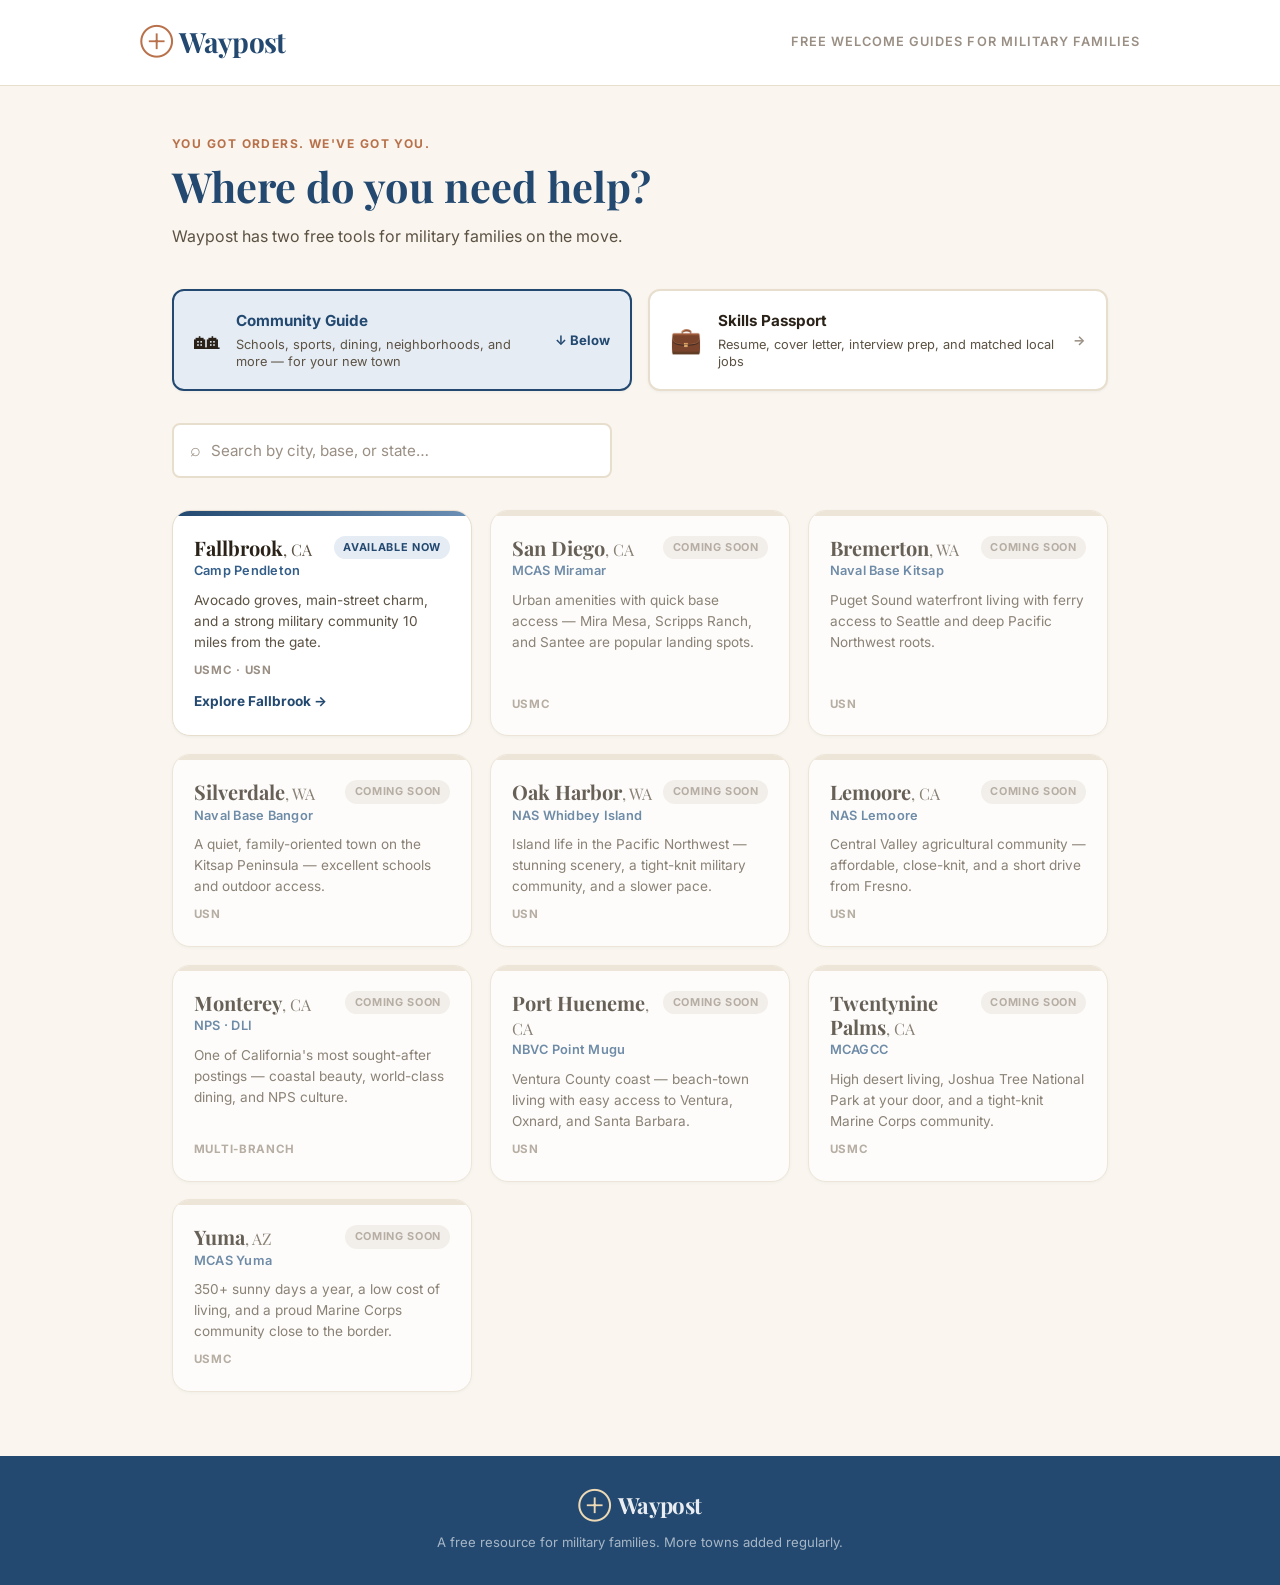
==== commit 393af68f: "Add Skills Passport — Career pillar (MVP) New files: - translations.js: skills translation library —" ====
--- a/index.html
+++ b/index.html
@@ -24,8 +24,28 @@
   <main class="home-main">
     <div class="home-hero">
       <p class="home-eyebrow">You got orders. We've got you.</p>
-      <h1 class="home-title">Where are you headed?</h1>
-      <p class="home-subtitle">Select your new town and we'll build you a personalized guide — schools, sports, dining, and everything in between.</p>
+      <h1 class="home-title">Where do you need help?</h1>
+      <p class="home-subtitle">Waypost has two free tools for military families on the move.</p>
+    </div>
+
+    <!-- Two-pillar nav -->
+    <div class="pillar-nav">
+      <div class="pillar-nav-card pillar-nav-active">
+        <span class="pillar-nav-icon">🏘</span>
+        <div class="pillar-nav-text">
+          <div class="pillar-nav-label">Community Guide</div>
+          <div class="pillar-nav-desc">Schools, sports, dining, neighborhoods, and more — for your new town</div>
+        </div>
+        <span class="pillar-nav-arrow">↓ Below</span>
+      </div>
+      <a href="career.html" class="pillar-nav-card pillar-nav-link">
+        <span class="pillar-nav-icon">💼</span>
+        <div class="pillar-nav-text">
+          <div class="pillar-nav-label">Skills Passport</div>
+          <div class="pillar-nav-desc">Resume, cover letter, interview prep, and matched local jobs</div>
+        </div>
+        <span class="pillar-nav-arrow">→</span>
+      </a>
     </div>
 
     <div class="search-wrap">
--- a/styles.css
+++ b/styles.css
@@ -7,10 +7,10 @@
 *, *::before, *::after { box-sizing: border-box; margin: 0; padding: 0; }
 
 :root {
-  --olive:          #3D5229;
-  --olive-mid:      #546D37;
-  --olive-light:    #7A9455;
-  --olive-pale:     #EBF0E4;
+  --olive:          #234970;
+  --olive-mid:      #335E89;
+  --olive-light:    #6B8FB5;
+  --olive-pale:     #E5ECF4;
   --sand:           #C4A87A;
   --sand-light:     #EDD9B5;
   --sand-pale:      #F5EDDE;
@@ -25,10 +25,10 @@
   --border:         #E8DECE;
   --sidebar-w:      268px;
   --bottom-tab-h:   58px;
-  --shadow-xs:      0 1px 3px rgba(61,82,41,0.06);
-  --shadow-sm:      0 2px 10px rgba(61,82,41,0.09);
-  --shadow:         0 4px 20px rgba(61,82,41,0.12);
-  --shadow-lg:      0 8px 36px rgba(61,82,41,0.16);
+  --shadow-xs:      0 1px 3px rgba(35,73,112,0.06);
+  --shadow-sm:      0 2px 10px rgba(35,73,112,0.09);
+  --shadow:         0 4px 20px rgba(35,73,112,0.12);
+  --shadow-lg:      0 8px 36px rgba(35,73,112,0.16);
   --radius-sm:      8px;
   --radius:         12px;
   --radius-lg:      18px;
@@ -70,7 +70,7 @@
 /* Search */
 .search-wrap { margin-bottom: 2rem; }
 .search-box { display: flex; align-items: center; gap: 0.6rem; background: var(--white); border: 2px solid var(--border); border-radius: var(--radius-sm); padding: 0.7rem 1rem; max-width: 440px; transition: border-color 0.2s, box-shadow 0.2s; }
-.search-box:focus-within { border-color: var(--olive-light); box-shadow: 0 0 0 3px rgba(90,115,65,0.1); }
+.search-box:focus-within { border-color: var(--olive-light); box-shadow: 0 0 0 3px rgba(107,143,181,0.18); }
 .search-icon { font-size: 1.1rem; color: var(--text-light); flex-shrink: 0; }
 .search-input { border: none; outline: none; font-family: inherit; font-size: 0.95rem; color: var(--text-dark); background: transparent; flex: 1; }
 .search-input::placeholder { color: var(--text-light); }
@@ -142,7 +142,7 @@
 .field-hint { font-weight: 400; color: var(--text-light); font-size: 0.88rem; }
 .field-error { margin-top: 0.5rem; font-size: 0.83rem; color: var(--terracotta); font-weight: 500; }
 .text-input { width: 100%; padding: 0.9rem 1rem; border: 2px solid var(--border); border-radius: var(--radius-sm); font-family: inherit; font-size: 1rem; color: var(--text-dark); background: var(--white); outline: none; transition: border-color 0.2s, box-shadow 0.2s; }
-.text-input:focus { border-color: var(--olive-light); box-shadow: 0 0 0 3px rgba(90,115,65,0.12); }
+.text-input:focus { border-color: var(--olive-light); box-shadow: 0 0 0 3px rgba(107,143,181,0.2); }
 .text-input::placeholder { color: var(--text-light); }
 .text-input.error { border-color: var(--terracotta); }
 
@@ -241,7 +241,7 @@
 .todo-progress-label { font-size: 0.72rem; color: var(--text-light); margin-bottom: 0.6rem; }
 .todo-items { list-style: none; display: flex; flex-direction: column; gap: 0.3rem; }
 .todo-item { display: flex; align-items: flex-start; gap: 0.5rem; font-size: 0.82rem; color: var(--text-mid); cursor: pointer; padding: 0.3rem 0.2rem; border-radius: 4px; transition: background 0.12s; line-height: 1.45; }
-.todo-item:hover { background: rgba(61,82,41,0.05); }
+.todo-item:hover { background: rgba(35,73,112,0.05); }
 .todo-item.done .todo-text { text-decoration: line-through; color: var(--text-light); }
 .todo-check { font-size: 1rem; color: var(--olive-light); flex-shrink: 0; margin-top: 0.05rem; }
 .todo-item.done .todo-check { color: var(--olive); }
@@ -295,7 +295,7 @@
 .guide-container { max-width: 860px; margin: 0 auto; padding: 2.25rem 2rem 5rem; }
 
 /* Hero */
-.guide-hero { background: linear-gradient(140deg, var(--olive) 0%, #4e6b32 55%, var(--olive-mid) 100%); border-radius: var(--radius-lg); padding: 3rem; color: white; margin-bottom: 2.5rem; position: relative; overflow: hidden; }
+.guide-hero { background: linear-gradient(140deg, var(--olive) 0%, #2C557E 55%, var(--olive-mid) 100%); border-radius: var(--radius-lg); padding: 3rem; color: white; margin-bottom: 2.5rem; position: relative; overflow: hidden; }
 .guide-hero::before { content:''; position:absolute; top:-60px; right:40px; width:260px; height:260px; background:rgba(255,255,255,0.045); border-radius:50%; }
 .guide-hero::after  { content:''; position:absolute; bottom:-40px; right:-30px; width:200px; height:200px; background:rgba(255,255,255,0.035); border-radius:50%; }
 .guide-pill { display:inline-block; background:rgba(255,255,255,0.15); color:var(--sand-light); font-size:0.72rem; font-weight:700; letter-spacing:0.1em; text-transform:uppercase; padding:0.3rem 0.85rem; border-radius:99px; margin-bottom:1.1rem; }
@@ -469,4 +469,333 @@
   .home-main { padding: 2rem 1.25rem 3rem; }
   .home-title { font-size: 2rem; }
   .town-grid { grid-template-columns: 1fr; }
-}
+
+  /* Account strip on mobile — hide the sign-in hint to save space */
+  .account-signin-hint { display: none; }
+}
+
+
+/* ════════════════════════════════════════════════
+   PDF BUTTON
+════════════════════════════════════════════════ */
+.btn-pdf {
+  display: block;
+  width: 100%;
+  margin-top: 0.85rem;
+  padding: 0.5rem 0.75rem;
+  background: var(--cream);
+  border: 1.5px solid var(--border);
+  border-radius: var(--radius-sm);
+  font-family: inherit;
+  font-size: 0.8rem;
+  font-weight: 600;
+  color: var(--text-mid);
+  cursor: pointer;
+  text-align: left;
+  transition: background 0.15s, border-color 0.15s, color 0.15s;
+}
+.btn-pdf:hover {
+  background: var(--white);
+  border-color: var(--text-mid);
+  color: var(--text-dark);
+}
+
+
+/* ════════════════════════════════════════════════
+   ACCOUNT STRIP (sidebar)
+════════════════════════════════════════════════ */
+.account-strip {
+  margin-top: 0.75rem;
+  padding-top: 0.75rem;
+  border-top: 1px solid var(--border);
+}
+
+/* Guest state */
+.account-sync-btn {
+  display: block;
+  width: 100%;
+  background: none;
+  border: none;
+  font-family: inherit;
+  font-size: 0.81rem;
+  font-weight: 600;
+  color: var(--olive);
+  cursor: pointer;
+  padding: 0;
+  text-align: left;
+  transition: color 0.15s;
+}
+.account-sync-btn:hover { color: var(--terracotta); }
+
+.account-signin-hint {
+  display: block;
+  margin-top: 0.3rem;
+  font-size: 0.75rem;
+  color: var(--text-light);
+}
+.account-signin-link {
+  background: none;
+  border: none;
+  font-family: inherit;
+  font-size: 0.75rem;
+  color: var(--text-mid);
+  cursor: pointer;
+  padding: 0;
+  text-decoration: underline;
+}
+.account-signin-link:hover { color: var(--olive); }
+
+/* Signed-in state */
+.account-strip-user {
+  display: flex;
+  flex-direction: column;
+  gap: 0.25rem;
+}
+.account-synced-dot {
+  font-size: 0.6rem;
+  color: #4CAF50;
+  display: inline;
+  margin-right: 0.25rem;
+}
+.account-email-display {
+  font-size: 0.78rem;
+  font-weight: 600;
+  color: var(--text-dark);
+  word-break: break-all;
+}
+.account-signout-btn {
+  background: none;
+  border: none;
+  font-family: inherit;
+  font-size: 0.75rem;
+  color: var(--text-light);
+  cursor: pointer;
+  padding: 0;
+  text-align: left;
+  text-decoration: underline;
+  transition: color 0.15s;
+}
+.account-signout-btn:hover { color: var(--terracotta); }
+
+
+/* ════════════════════════════════════════════════
+   AUTH MODAL
+════════════════════════════════════════════════ */
+.auth-modal-sub {
+  font-size: 0.85rem;
+  color: var(--text-mid);
+  margin-bottom: 1.1rem;
+  line-height: 1.5;
+}
+
+.auth-tabs {
+  display: flex;
+  border-bottom: 1.5px solid var(--border);
+  margin-bottom: 1.1rem;
+}
+.auth-tab {
+  flex: 1;
+  padding: 0.55rem 0.5rem;
+  border: none;
+  background: none;
+  font-family: inherit;
+  font-size: 0.85rem;
+  font-weight: 600;
+  color: var(--text-light);
+  cursor: pointer;
+  border-bottom: 2px solid transparent;
+  margin-bottom: -1.5px;
+  transition: color 0.15s, border-color 0.15s;
+}
+.auth-tab:hover { color: var(--text-mid); }
+.auth-tab.active { color: var(--olive); border-bottom-color: var(--olive); }
+
+.auth-error {
+  background: var(--terracotta-pale);
+  color: var(--terracotta);
+  font-size: 0.83rem;
+  font-weight: 500;
+  padding: 0.6rem 0.85rem;
+  border-radius: var(--radius-sm);
+  margin-bottom: 0.9rem;
+  line-height: 1.45;
+}
+
+
+/* ════════════════════════════════════════════════
+   HOME PAGE — Two-Pillar Nav
+════════════════════════════════════════════════ */
+.pillar-nav {
+  display: grid;
+  grid-template-columns: 1fr 1fr;
+  gap: 1rem;
+  margin-bottom: 2rem;
+}
+.pillar-nav-card {
+  display: flex;
+  align-items: center;
+  gap: 1rem;
+  padding: 1.1rem 1.25rem;
+  border: 2px solid var(--border);
+  border-radius: var(--radius);
+  background: var(--white);
+  text-decoration: none;
+  transition: box-shadow 0.18s, border-color 0.18s, transform 0.15s;
+  box-shadow: var(--shadow-xs);
+}
+.pillar-nav-active { border-color: var(--olive); background: var(--olive-pale); cursor: default; }
+.pillar-nav-link:hover { box-shadow: var(--shadow); border-color: var(--sand); transform: translateY(-2px); }
+.pillar-nav-icon { font-size: 1.6rem; flex-shrink: 0; }
+.pillar-nav-text { flex: 1; }
+.pillar-nav-label { font-weight: 700; font-size: 0.95rem; color: var(--text-dark); margin-bottom: 0.15rem; }
+.pillar-nav-active .pillar-nav-label { color: var(--olive); }
+.pillar-nav-desc { font-size: 0.8rem; color: var(--text-mid); line-height: 1.4; }
+.pillar-nav-arrow { font-size: 0.82rem; font-weight: 700; color: var(--text-light); flex-shrink: 0; }
+.pillar-nav-active .pillar-nav-arrow { color: var(--olive); }
+
+@media (max-width: 600px) { .pillar-nav { grid-template-columns: 1fr; } }
+
+
+/* ════════════════════════════════════════════════
+   CAREER LANDING PAGE (career.html)
+════════════════════════════════════════════════ */
+.career-landing-page { background: var(--cream); }
+
+.career-header { background: var(--white); border-bottom: 1.5px solid var(--border); padding: 1.1rem 2rem; }
+.career-header-inner { max-width: 960px; margin: 0 auto; display: flex; align-items: center; justify-content: space-between; }
+.pillar-switch-link { font-size: 0.83rem; font-weight: 600; color: var(--text-light); text-decoration: none; transition: color 0.15s; }
+.pillar-switch-link:hover { color: var(--olive); }
+
+.career-landing-hero { background: linear-gradient(140deg, var(--olive) 0%, #4e6b32 55%, var(--olive-mid) 100%); padding: 4rem 2rem; }
+.career-landing-hero-inner { max-width: 680px; margin: 0 auto; text-align: center; }
+.career-pill { display: inline-block; background: rgba(255,255,255,0.15); color: var(--sand-light); font-size: 0.72rem; font-weight: 700; letter-spacing: 0.1em; text-transform: uppercase; padding: 0.3rem 0.85rem; border-radius: 99px; margin-bottom: 1.25rem; }
+.career-landing-title { font-family: 'Playfair Display', serif; font-size: 2.6rem; font-weight: 700; color: white; line-height: 1.22; margin-bottom: 1.1rem; }
+.career-landing-sub { font-size: 1rem; color: rgba(255,255,255,0.88); line-height: 1.7; margin-bottom: 1.75rem; }
+.btn-career-start { display: inline-block; text-decoration: none; font-size: 1rem; padding: 1rem 2rem; }
+.career-landing-note { margin-top: 0.85rem; font-size: 0.8rem; color: rgba(255,255,255,0.6); }
+
+.career-features-section { padding: 3.5rem 2rem 4rem; }
+.career-features-inner { max-width: 960px; margin: 0 auto; }
+.career-features-title { font-family: 'Playfair Display', serif; font-size: 1.75rem; font-weight: 700; color: var(--olive); text-align: center; margin-bottom: 2rem; }
+.career-features-grid { display: grid; grid-template-columns: repeat(3, 1fr); gap: 1.1rem; margin-bottom: 2.5rem; }
+.career-feature-card { background: var(--white); border: 1.5px solid var(--border); border-radius: var(--radius); padding: 1.4rem; box-shadow: var(--shadow-xs); }
+.career-feature-icon { font-size: 1.6rem; display: block; margin-bottom: 0.6rem; }
+.career-feature-card h3 { font-size: 0.95rem; font-weight: 700; color: var(--text-dark); margin-bottom: 0.4rem; }
+.career-feature-card p { font-size: 0.85rem; color: var(--text-mid); line-height: 1.55; }
+.career-features-cta { text-align: center; }
+@media (max-width: 768px) { .career-features-grid { grid-template-columns: 1fr 1fr; } .career-landing-title { font-size: 1.9rem; } }
+@media (max-width: 500px) { .career-features-grid { grid-template-columns: 1fr; } }
+
+
+/* ════════════════════════════════════════════════
+   PASSPORT QUESTIONNAIRE
+════════════════════════════════════════════════ */
+.resume-upload-area {
+  border: 2px dashed var(--border);
+  border-radius: var(--radius);
+  padding: 2rem 1.5rem;
+  text-align: center;
+  cursor: pointer;
+  background: var(--white);
+  transition: border-color 0.18s, background 0.18s;
+  position: relative;
+}
+.resume-upload-area:hover, .resume-upload-area.drag-over { border-color: var(--olive-light); background: var(--sand-pale); }
+.resume-upload-area input[type="file"] { position: absolute; inset: 0; opacity: 0; cursor: pointer; width: 100%; height: 100%; }
+.resume-upload-icon { font-size: 2rem; display: block; margin-bottom: 0.5rem; }
+.resume-upload-prompt { font-size: 0.92rem; font-weight: 600; color: var(--text-mid); margin-bottom: 0.2rem; }
+.resume-upload-types { font-size: 0.78rem; color: var(--text-light); }
+.resume-status { font-size: 0.84rem; margin-top: 0.65rem; padding: 0.5rem 0.75rem; border-radius: var(--radius-sm); }
+.resume-status-ok    { background: var(--olive-pale); color: var(--olive); }
+.resume-status-error { background: var(--terracotta-pale); color: var(--terracotta); }
+.resume-textarea { width: 100%; min-height: 160px; padding: 0.85rem 1rem; border: 2px solid var(--border); border-radius: var(--radius-sm); font-family: inherit; font-size: 0.85rem; color: var(--text-dark); resize: vertical; outline: none; line-height: 1.55; transition: border-color 0.18s; }
+.resume-textarea:focus { border-color: var(--olive-light); }
+
+/* Work / Gap entry rows */
+.work-entry, .gap-entry { background: var(--sand-pale); border: 1.5px solid var(--border); border-radius: var(--radius-sm); padding: 1.1rem 1.15rem; margin-bottom: 0.85rem; }
+.work-entry-header { display: flex; justify-content: space-between; align-items: center; margin-bottom: 0.85rem; }
+.work-entry-label { font-size: 0.75rem; font-weight: 700; letter-spacing: 0.06em; text-transform: uppercase; color: var(--text-light); }
+.work-entry-remove { background: none; border: none; font-size: 0.8rem; color: var(--text-light); cursor: pointer; text-decoration: underline; font-family: inherit; }
+.work-entry-remove:hover { color: var(--terracotta); }
+.work-entry-row { display: grid; grid-template-columns: 1fr 1fr; gap: 0.75rem; }
+.work-entry-fields .field-group { margin-bottom: 0.75rem; }
+.work-entry-fields .field-group:last-child { margin-bottom: 0; }
+.btn-add-work { display: inline-flex; align-items: center; gap: 0.4rem; margin-top: 0.5rem; padding: 0.5rem 1rem; border: 1.5px dashed var(--border); border-radius: var(--radius-sm); background: none; font-family: inherit; font-size: 0.83rem; font-weight: 600; color: var(--olive-light); cursor: pointer; transition: border-color 0.15s, color 0.15s; }
+.btn-add-work:hover { border-color: var(--olive); color: var(--olive); }
+.volunteer-section { margin-top: 1.5rem; padding-top: 1.5rem; border-top: 1.5px solid var(--border); }
+.volunteer-desc { font-size: 0.83rem; color: var(--text-mid); margin-bottom: 0.85rem; }
+
+@media (max-width: 600px) { .work-entry-row { grid-template-columns: 1fr; } }
+
+
+/* ════════════════════════════════════════════════
+   PASSPORT PROFILE (passport.html)
+════════════════════════════════════════════════ */
+
+/* Pillar switcher in sidebar */
+.pillar-switcher { display: flex; gap: 0.4rem; margin: 0.6rem 0 0.5rem; flex-wrap: wrap; }
+.pillar-switch-btn { display: inline-block; font-size: 0.72rem; font-weight: 700; padding: 0.25rem 0.65rem; border-radius: 99px; text-decoration: none; color: var(--text-mid); background: var(--cream); border: 1.5px solid var(--border); transition: all 0.15s; cursor: pointer; font-family: inherit; }
+.pillar-switch-btn:hover { border-color: var(--olive-light); color: var(--olive); }
+.pillar-active { background: var(--olive-pale); border-color: var(--olive-light); color: var(--olive); cursor: default; }
+
+/* Passport hero (reuses guide-hero) */
+.passport-hero { }
+
+/* Passport sections */
+.passport-section { margin-bottom: 2.5rem; }
+.section-save-btn { margin-left: auto; padding: 0.3rem 0.75rem; border: 1.5px solid var(--border); border-radius: 99px; background: none; font-family: inherit; font-size: 0.73rem; font-weight: 600; color: var(--text-light); cursor: pointer; transition: all 0.15s; flex-shrink: 0; }
+.section-save-btn:hover { border-color: var(--olive-light); color: var(--olive); background: var(--olive-pale); }
+
+/* Work history entries */
+.passport-entry-list { display: flex; flex-direction: column; gap: 1rem; }
+.work-history-entry { background: var(--white); border: 1.5px solid var(--border); border-radius: var(--radius-sm); padding: 1.1rem 1.25rem; box-shadow: var(--shadow-xs); }
+.work-entry-title { font-weight: 700; font-size: 0.95rem; color: var(--text-dark); margin-bottom: 0.2rem; }
+.work-entry-employer { font-size: 0.85rem; color: var(--text-mid); margin-bottom: 0.3rem; }
+.work-entry-meta { display: flex; align-items: center; font-size: 0.8rem; color: var(--text-light); margin-bottom: 0.6rem; }
+.work-bullets { list-style: none; display: flex; flex-direction: column; gap: 0.3rem; }
+.work-bullets li { font-size: 0.85rem; color: var(--text-mid); line-height: 1.5; padding-left: 1rem; position: relative; }
+.work-bullets li::before { content: '•'; position: absolute; left: 0; color: var(--olive-light); }
+
+/* Gap entries */
+.gap-entry-card { background: var(--white); border: 1.5px solid var(--border); border-radius: var(--radius); padding: 1.25rem 1.3rem; margin-bottom: 1rem; box-shadow: var(--shadow-xs); }
+.gap-entry-header { display: flex; align-items: flex-start; gap: 0.85rem; margin-bottom: 0.85rem; }
+.gap-entry-icon { font-size: 1.5rem; flex-shrink: 0; margin-top: 0.1rem; }
+.gap-entry-type { font-weight: 700; font-size: 0.93rem; color: var(--text-dark); }
+.gap-entry-duration { font-size: 0.8rem; color: var(--text-light); margin-top: 0.15rem; }
+.gap-translation { font-size: 0.88rem; color: var(--text-mid); line-height: 1.65; margin-bottom: 0.85rem; font-style: italic; }
+.gap-skills { display: flex; flex-wrap: wrap; gap: 0.4rem; }
+
+/* Skills chips */
+.skill-chips-label { font-size: 0.75rem; font-weight: 700; letter-spacing: 0.06em; text-transform: uppercase; color: var(--text-light); margin-bottom: 0.5rem; }
+.skill-chips { display: flex; flex-wrap: wrap; gap: 0.4rem; }
+.skill-chip { display: inline-block; padding: 0.3rem 0.85rem; border-radius: 99px; font-size: 0.82rem; font-weight: 500; background: var(--olive-pale); color: var(--olive); border: 1.5px solid var(--olive-light); }
+.skill-chip-sand { background: var(--sand-pale); color: #7A6040; border-color: var(--sand); }
+.skill-chip-terra { background: var(--terracotta-pale); color: var(--terracotta); border-color: var(--terracotta-lt); }
+
+/* Documents panel */
+.doc-panel-intro { font-size: 0.83rem; color: var(--text-mid); line-height: 1.55; margin-bottom: 1rem; }
+.doc-triggers { display: flex; flex-direction: column; gap: 0.65rem; }
+.doc-trigger { display: flex; align-items: center; gap: 0.85rem; padding: 0.9rem 1rem; background: var(--white); border: 1.5px solid var(--border); border-radius: var(--radius-sm); cursor: pointer; font-family: inherit; text-align: left; transition: box-shadow 0.15s, border-color 0.15s; box-shadow: var(--shadow-xs); }
+.doc-trigger:hover { box-shadow: var(--shadow-sm); border-color: var(--olive-light); }
+.doc-trigger-icon { font-size: 1.4rem; flex-shrink: 0; }
+.doc-trigger-label { font-size: 0.88rem; font-weight: 700; color: var(--text-dark); }
+.doc-trigger-sub { font-size: 0.77rem; color: var(--text-light); margin-top: 0.1rem; }
+
+/* Document output modal */
+.doc-modal { max-width: 680px; max-height: 85vh; display: flex; flex-direction: column; }
+.doc-modal-actions { display: flex; align-items: center; gap: 1rem; margin-bottom: 0.85rem; flex-shrink: 0; }
+.btn-copy { padding: 0.5rem 1rem; font-size: 0.83rem; }
+.copy-confirm { font-size: 0.83rem; font-weight: 600; color: var(--olive); }
+.doc-output { flex: 1; overflow-y: auto; background: var(--cream); border: 1.5px solid var(--border); border-radius: var(--radius-sm); padding: 1.25rem; }
+.doc-output pre { font-family: 'Inter', monospace; font-size: 0.82rem; color: var(--text-dark); line-height: 1.65; white-space: pre-wrap; word-break: break-word; }
+
+/* Jobs panel */
+.job-card { background: var(--white); border: 1.5px solid var(--border); border-radius: var(--radius-sm); padding: 0.9rem 1rem; margin-bottom: 0.75rem; box-shadow: var(--shadow-xs); }
+.job-card-header { display: flex; justify-content: space-between; align-items: flex-start; gap: 0.5rem; margin-bottom: 0.25rem; }
+.job-title { font-weight: 700; font-size: 0.88rem; color: var(--text-dark); line-height: 1.3; }
+.job-employer { font-size: 0.78rem; color: var(--text-mid); margin-top: 0.1rem; }
+.job-meta { font-size: 0.75rem; color: var(--text-light); margin-bottom: 0.4rem; }
+.job-desc { font-size: 0.8rem; color: var(--text-mid); line-height: 1.5; margin-bottom: 0.4rem; }
+.job-contact { font-size: 0.73rem; color: var(--text-light); margin-top: 0.5rem; font-style: italic; }
+.job-match-badge { font-size: 0.67rem; font-weight: 700; letter-spacing: 0.04em; text-transform: uppercase; padding: 0.2rem 0.55rem; border-radius: 99px; background: var(--olive-pale); color: var(--olive); white-space: nowrap; flex-shrink: 0; }
+.job-match-light { background: var(--sand-pale); color: #7A6040; }
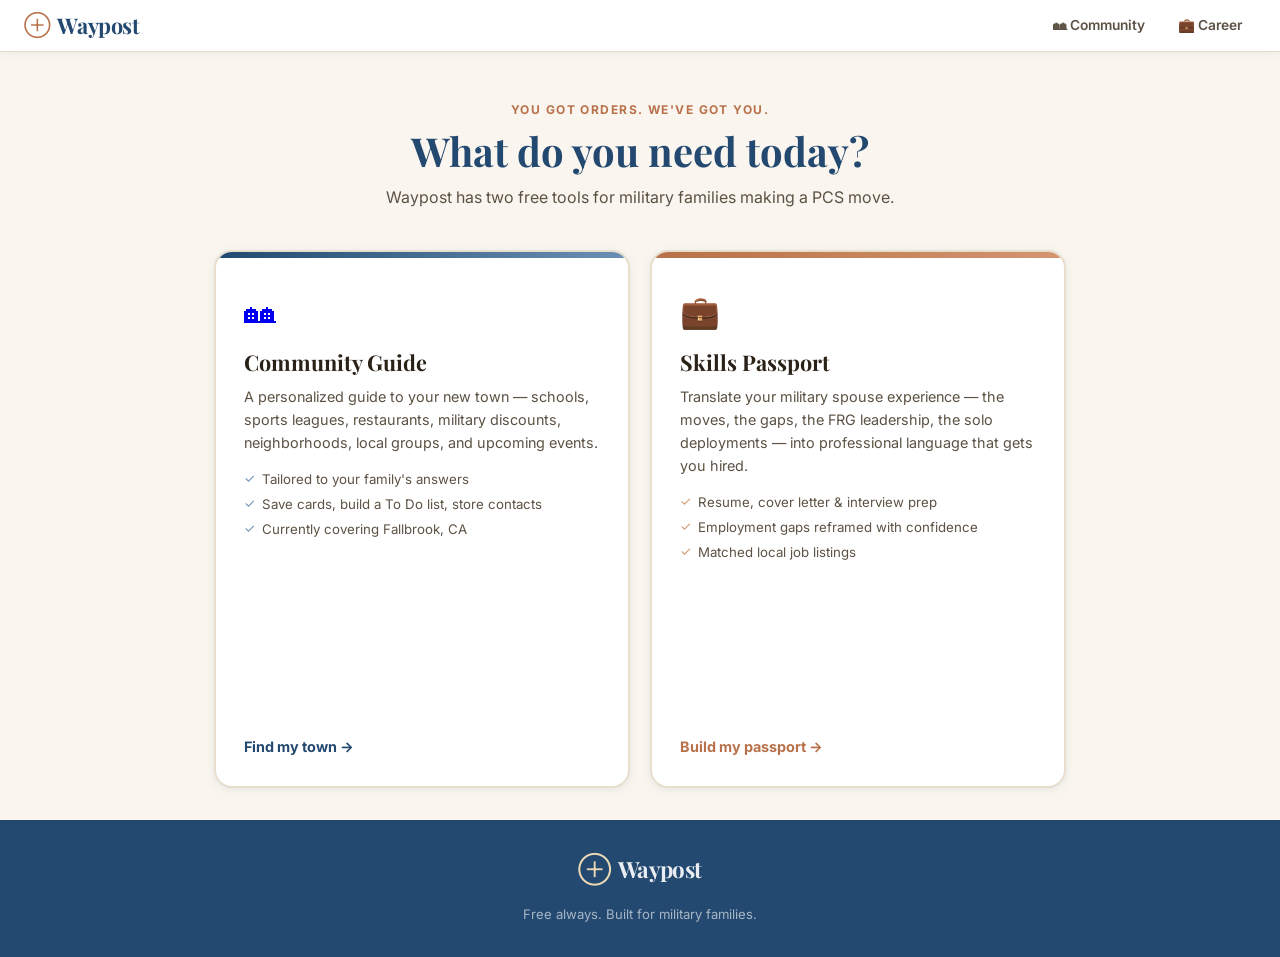
==== commit ac932e7d: "Redesign navigation: true two-pillar home + persistent global nav - nav.js: new file — injects a fix" ====
--- a/index.html
+++ b/index.html
@@ -3,7 +3,7 @@
 <head>
   <meta charset="UTF-8">
   <meta name="viewport" content="width=device-width, initial-scale=1.0">
-  <title>Waypost — Find Your Town</title>
+  <title>Waypost — For Military Families on the Move</title>
   <link rel="preconnect" href="https://fonts.googleapis.com">
   <link rel="preconnect" href="https://fonts.gstatic.com" crossorigin>
   <link href="https://fonts.googleapis.com/css2?family=Playfair+Display:wght@400;600;700&family=Inter:wght@400;500;600&display=swap" rel="stylesheet">
@@ -11,71 +11,58 @@
 </head>
 <body class="home-page">
 
-  <header class="home-header">
-    <div class="home-header-inner">
-      <div class="logo">
-        <span class="logo-mark">⊕</span>
-        <span class="logo-text">Waypost</span>
-      </div>
-      <p class="home-header-tag">Free welcome guides for military families</p>
-    </div>
-  </header>
+  <main class="pillar-home-main">
 
-  <main class="home-main">
-    <div class="home-hero">
+    <div class="pillar-home-hero">
       <p class="home-eyebrow">You got orders. We've got you.</p>
-      <h1 class="home-title">Where do you need help?</h1>
-      <p class="home-subtitle">Waypost has two free tools for military families on the move.</p>
+      <h1 class="pillar-home-title">What do you need today?</h1>
+      <p class="pillar-home-sub">Waypost has two free tools for military families making a PCS move.</p>
     </div>
 
-    <!-- Two-pillar nav -->
-    <div class="pillar-nav">
-      <div class="pillar-nav-card pillar-nav-active">
-        <span class="pillar-nav-icon">🏘</span>
-        <div class="pillar-nav-text">
-          <div class="pillar-nav-label">Community Guide</div>
-          <div class="pillar-nav-desc">Schools, sports, dining, neighborhoods, and more — for your new town</div>
+    <div class="pillar-home-grid">
+
+      <a href="community.html" class="pillar-home-card pillar-home-card--community">
+        <div class="pillar-home-card-accent"></div>
+        <div class="pillar-home-card-body">
+          <span class="pillar-home-icon">🏘</span>
+          <h2 class="pillar-home-label">Community Guide</h2>
+          <p class="pillar-home-desc">A personalized guide to your new town — schools, sports leagues, restaurants, military discounts, neighborhoods, local groups, and upcoming events.</p>
+          <ul class="pillar-home-features">
+            <li>Tailored to your family's answers</li>
+            <li>Save cards, build a To Do list, store contacts</li>
+            <li>Currently covering Fallbrook, CA</li>
+          </ul>
+          <span class="pillar-home-cta">Find my town →</span>
         </div>
-        <span class="pillar-nav-arrow">↓ Below</span>
-      </div>
-      <a href="career.html" class="pillar-nav-card pillar-nav-link">
-        <span class="pillar-nav-icon">💼</span>
-        <div class="pillar-nav-text">
-          <div class="pillar-nav-label">Skills Passport</div>
-          <div class="pillar-nav-desc">Resume, cover letter, interview prep, and matched local jobs</div>
+      </a>
+
+      <a href="career.html" class="pillar-home-card pillar-home-card--career">
+        <div class="pillar-home-card-accent"></div>
+        <div class="pillar-home-card-body">
+          <span class="pillar-home-icon">💼</span>
+          <h2 class="pillar-home-label">Skills Passport</h2>
+          <p class="pillar-home-desc">Translate your military spouse experience — the moves, the gaps, the FRG leadership, the solo deployments — into professional language that gets you hired.</p>
+          <ul class="pillar-home-features">
+            <li>Resume, cover letter &amp; interview prep</li>
+            <li>Employment gaps reframed with confidence</li>
+            <li>Matched local job listings</li>
+          </ul>
+          <span class="pillar-home-cta">Build my passport →</span>
         </div>
-        <span class="pillar-nav-arrow">→</span>
       </a>
+
     </div>
 
-    <div class="search-wrap">
-      <div class="search-box">
-        <span class="search-icon">⌕</span>
-        <input
-          type="text"
-          id="town-search"
-          class="search-input"
-          placeholder="Search by city, base, or state…"
-          oninput="renderTownCards(this.value)"
-          autocomplete="off"
-        >
-      </div>
-    </div>
-
-    <div class="town-grid" id="town-grid">
-      <!-- Populated by towns.js -->
-    </div>
   </main>
 
-  <footer class="home-footer">
-    <div class="logo logo-muted">
+  <footer class="home-footer" style="margin-top:auto;">
+    <div class="logo logo-muted" style="display:inline-flex;margin-bottom:.5rem;">
       <span class="logo-mark">⊕</span>
       <span class="logo-text">Waypost</span>
     </div>
-    <p>A free resource for military families. More towns added regularly.</p>
+    <p>Free always. Built for military families.</p>
   </footer>
 
-  <script src="towns.js"></script>
-  <script>renderTownCards();</script>
+  <script src="nav.js"></script>
 </body>
 </html>
--- a/styles.css
+++ b/styles.css
@@ -23,6 +23,7 @@
   --text-mid:       #5C5244;
   --text-light:     #9A8F84;
   --border:         #E8DECE;
+  --nav-h:          52px;
   --sidebar-w:      268px;
   --bottom-tab-h:   58px;
   --shadow-xs:      0 1px 3px rgba(35,73,112,0.06);
@@ -35,7 +36,7 @@
 }
 
 html { scroll-behavior: smooth; }
-body { font-family: 'Inter', -apple-system, sans-serif; background: var(--cream); color: var(--text-dark); min-height: 100vh; line-height: 1.6; -webkit-font-smoothing: antialiased; }
+body { font-family: 'Inter', -apple-system, sans-serif; background: var(--cream); color: var(--text-dark); min-height: 100vh; line-height: 1.6; -webkit-font-smoothing: antialiased; padding-top: var(--nav-h); }
 
 .hidden { display: none !important; }
 
@@ -180,7 +181,7 @@
   width: var(--sidebar-w);
   flex-shrink: 0;
   position: fixed;
-  left: 0; top: 0; bottom: 0;
+  left: 0; top: var(--nav-h); bottom: 0;
   background: var(--white);
   border-right: 1.5px solid var(--border);
   display: flex;
@@ -392,7 +393,7 @@
   /* Sidebar becomes full-screen overlay (hidden by default) */
   .sidebar {
     width: 100%;
-    top: 0;
+    top: var(--nav-h);
     bottom: var(--bottom-tab-h);
     transform: translateX(-100%);
     transition: transform 0.25s cubic-bezier(0.4,0,0.2,1);
@@ -412,7 +413,7 @@
     background: var(--white);
     border-bottom: 1px solid var(--border);
     position: sticky;
-    top: 0;
+    top: var(--nav-h);
     z-index: 10;
   }
   .mobile-top-bar .logo-text { font-size: 1.35rem; }
@@ -799,3 +800,182 @@
 .job-contact { font-size: 0.73rem; color: var(--text-light); margin-top: 0.5rem; font-style: italic; }
 .job-match-badge { font-size: 0.67rem; font-weight: 700; letter-spacing: 0.04em; text-transform: uppercase; padding: 0.2rem 0.55rem; border-radius: 99px; background: var(--olive-pale); color: var(--olive); white-space: nowrap; flex-shrink: 0; }
 .job-match-light { background: var(--sand-pale); color: #7A6040; }
+
+
+/* ════════════════════════════════════════════════
+   GLOBAL NAV BAR (injected by nav.js on every page)
+════════════════════════════════════════════════ */
+.global-nav {
+  position: fixed;
+  top: 0; left: 0; right: 0;
+  height: var(--nav-h);
+  background: var(--white);
+  border-bottom: 1.5px solid var(--border);
+  display: flex;
+  align-items: center;
+  justify-content: space-between;
+  padding: 0 1.5rem;
+  z-index: 600;
+  box-shadow: 0 1px 8px rgba(35,73,112,0.07);
+}
+
+.gnav-logo {
+  display: inline-flex;
+  align-items: center;
+  gap: 0.4rem;
+  text-decoration: none;
+  flex-shrink: 0;
+}
+.gnav-logo .logo-mark { font-size: 1.2rem; color: var(--terracotta); }
+.gnav-logo .logo-text { font-family: 'Playfair Display', serif; font-size: 1.35rem; font-weight: 700; color: var(--olive); letter-spacing: -0.02em; }
+
+.gnav-links {
+  display: flex;
+  align-items: center;
+  gap: 0.25rem;
+}
+
+.gnav-link {
+  display: inline-flex;
+  align-items: center;
+  gap: 0.35rem;
+  padding: 0.4rem 0.9rem;
+  border-radius: var(--radius-sm);
+  font-size: 0.86rem;
+  font-weight: 600;
+  color: var(--text-mid);
+  text-decoration: none;
+  transition: background 0.15s, color 0.15s;
+}
+.gnav-link:hover { background: var(--cream); color: var(--text-dark); }
+.gnav-link.gnav-active {
+  background: var(--olive-pale);
+  color: var(--olive);
+}
+
+@media (max-width: 480px) {
+  .global-nav { padding: 0 1rem; }
+  .gnav-logo .logo-text { font-size: 1.15rem; }
+  .gnav-link { padding: 0.35rem 0.6rem; font-size: 0.8rem; }
+}
+
+
+/* ════════════════════════════════════════════════
+   HOME PAGE — Two-Pillar Landing (index.html)
+════════════════════════════════════════════════ */
+.pillar-home-main {
+  max-width: 900px;
+  margin: 0 auto;
+  padding: 3rem 1.5rem 2rem;
+  min-height: calc(100vh - var(--nav-h) - 80px);
+  display: flex;
+  flex-direction: column;
+}
+
+.pillar-home-hero {
+  text-align: center;
+  margin-bottom: 2.5rem;
+}
+.pillar-home-title {
+  font-family: 'Playfair Display', serif;
+  font-size: 2.5rem;
+  font-weight: 700;
+  color: var(--olive);
+  line-height: 1.2;
+  margin-bottom: 0.6rem;
+}
+.pillar-home-sub {
+  font-size: 1rem;
+  color: var(--text-mid);
+  line-height: 1.6;
+}
+
+.pillar-home-grid {
+  display: grid;
+  grid-template-columns: 1fr 1fr;
+  gap: 1.25rem;
+  flex: 1;
+}
+
+.pillar-home-card {
+  display: flex;
+  flex-direction: column;
+  background: var(--white);
+  border: 2px solid var(--border);
+  border-radius: var(--radius-lg);
+  overflow: hidden;
+  text-decoration: none;
+  box-shadow: var(--shadow-sm);
+  transition: box-shadow 0.2s, transform 0.18s, border-color 0.18s;
+}
+.pillar-home-card:hover {
+  box-shadow: var(--shadow-lg);
+  transform: translateY(-3px);
+}
+
+.pillar-home-card--community:hover { border-color: var(--olive); }
+.pillar-home-card--career:hover    { border-color: var(--terracotta); }
+
+.pillar-home-card-accent { height: 6px; }
+.pillar-home-card--community .pillar-home-card-accent { background: linear-gradient(90deg, var(--olive), var(--olive-light)); }
+.pillar-home-card--career    .pillar-home-card-accent { background: linear-gradient(90deg, var(--terracotta), var(--terracotta-lt)); }
+
+.pillar-home-card-body {
+  padding: 1.75rem;
+  display: flex;
+  flex-direction: column;
+  flex: 1;
+}
+
+.pillar-home-icon { font-size: 2rem; margin-bottom: 0.75rem; display: block; }
+
+.pillar-home-label {
+  font-family: 'Playfair Display', serif;
+  font-size: 1.35rem;
+  font-weight: 700;
+  color: var(--text-dark);
+  margin-bottom: 0.6rem;
+  line-height: 1.2;
+}
+
+.pillar-home-desc {
+  font-size: 0.9rem;
+  color: var(--text-mid);
+  line-height: 1.6;
+  margin-bottom: 1rem;
+}
+
+.pillar-home-features {
+  list-style: none;
+  display: flex;
+  flex-direction: column;
+  gap: 0.35rem;
+  margin-bottom: 1.5rem;
+  flex: 1;
+}
+.pillar-home-features li {
+  font-size: 0.83rem;
+  color: var(--text-mid);
+  padding-left: 1.1rem;
+  position: relative;
+  line-height: 1.45;
+}
+.pillar-home-features li::before { content: '✓'; position: absolute; left: 0; color: var(--olive-light); font-size: 0.8rem; }
+.pillar-home-card--career .pillar-home-features li::before { color: var(--terracotta-lt); }
+
+.pillar-home-cta {
+  display: inline-block;
+  font-size: 0.9rem;
+  font-weight: 700;
+  color: var(--olive);
+  margin-top: auto;
+  transition: color 0.15s;
+}
+.pillar-home-card--career .pillar-home-cta { color: var(--terracotta); }
+.pillar-home-card:hover .pillar-home-cta { text-decoration: underline; }
+
+@media (max-width: 640px) {
+  .pillar-home-grid { grid-template-columns: 1fr; }
+  .pillar-home-title { font-size: 1.9rem; }
+  .pillar-home-main { padding: 2rem 1.25rem 1.5rem; }
+}
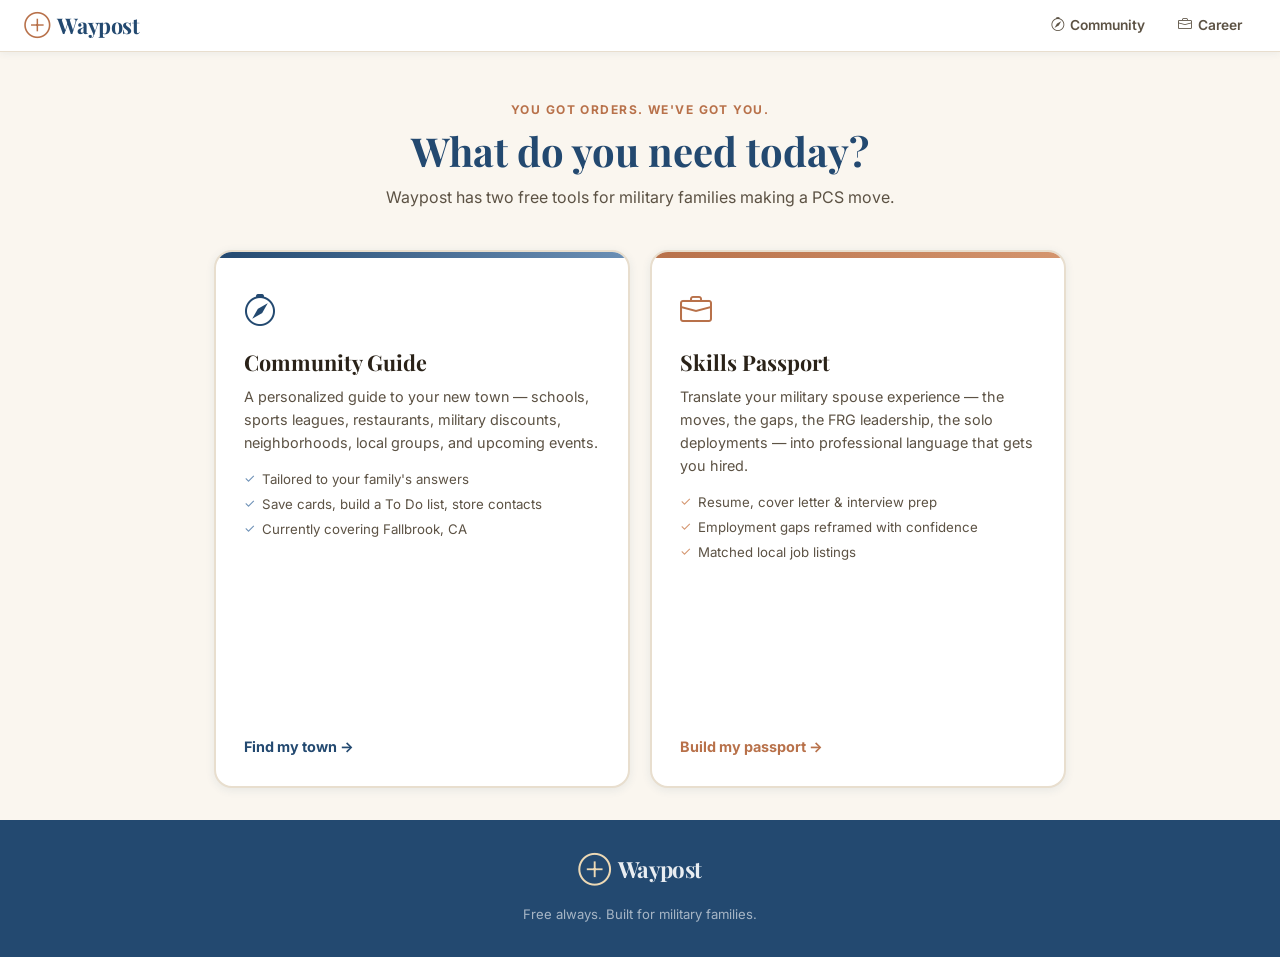
==== commit 6f81bea4: "Replace all emoji with Bootstrap Icons - nav.js: loads Bootstrap Icons CDN once (covers every page);" ====
--- a/index.html
+++ b/index.html
@@ -24,7 +24,7 @@
       <a href="community.html" class="pillar-home-card pillar-home-card--community">
         <div class="pillar-home-card-accent"></div>
         <div class="pillar-home-card-body">
-          <span class="pillar-home-icon">🏘</span>
+          <i class="bi bi-compass pillar-home-icon"></i>
           <h2 class="pillar-home-label">Community Guide</h2>
           <p class="pillar-home-desc">A personalized guide to your new town — schools, sports leagues, restaurants, military discounts, neighborhoods, local groups, and upcoming events.</p>
           <ul class="pillar-home-features">
@@ -39,7 +39,7 @@
       <a href="career.html" class="pillar-home-card pillar-home-card--career">
         <div class="pillar-home-card-accent"></div>
         <div class="pillar-home-card-body">
-          <span class="pillar-home-icon">💼</span>
+          <i class="bi bi-briefcase pillar-home-icon"></i>
           <h2 class="pillar-home-label">Skills Passport</h2>
           <p class="pillar-home-desc">Translate your military spouse experience — the moves, the gaps, the FRG leadership, the solo deployments — into professional language that gets you hired.</p>
           <ul class="pillar-home-features">
--- a/styles.css
+++ b/styles.css
@@ -161,7 +161,9 @@
 .checkbox-label { display: flex; align-items: center; gap: 0.9rem; padding: 1rem 1.1rem; border: 2px solid var(--border); border-radius: var(--radius-sm); background: var(--white); cursor: pointer; transition: border-color 0.18s, background 0.18s; user-select: none; }
 .checkbox-label:hover { border-color: var(--olive-light); }
 .checkbox-card input:checked + .checkbox-label { border-color: var(--olive); background: var(--sand-pale); }
-.checkbox-emoji { font-size: 1.35rem; flex-shrink: 0; line-height: 1; }
+/* .checkbox-emoji renamed .checkbox-icon — now uses Bootstrap Icons */
+.checkbox-icon { font-size: 1.1rem; flex-shrink: 0; line-height: 1; color: var(--text-light); }
+.checkbox-card input:checked + .checkbox-label .checkbox-icon { color: var(--olive); }
 .checkbox-text { display: flex; flex-direction: column; font-size: 0.9rem; font-weight: 600; color: var(--text-dark); line-height: 1.3; }
 .checkbox-card input:checked + .checkbox-label .checkbox-text { color: var(--olive); }
 .checkbox-text small { font-size: 0.78rem; font-weight: 400; color: var(--text-light); margin-top: 0.15rem; }
@@ -979,3 +981,31 @@
   .pillar-home-title { font-size: 1.9rem; }
   .pillar-home-main { padding: 2rem 1.25rem 1.5rem; }
 }
+
+
+/* ════════════════════════════════════════════════
+   BOOTSTRAP ICONS — site-wide sizing & colour rules
+════════════════════════════════════════════════ */
+
+/* Section headers in guide + passport */
+.section-icon { font-size: 1.2rem; flex-shrink: 0; color: var(--olive); line-height: 1; }
+
+/* Discount list icons */
+.discount-icon { font-size: 1.3rem; flex-shrink: 0; color: var(--text-mid); margin-top: 0.05rem; }
+
+/* Panel empty-state icons */
+.panel-empty-icon { font-size: 1.75rem; color: var(--text-light); display: block; margin-bottom: 0.35rem; }
+
+/* Checklist tick boxes */
+.checklist-box { font-size: 0.95rem; color: var(--olive-light); flex-shrink: 0; margin-top: 0.1rem; }
+
+/* Pillar home card icons */
+.pillar-home-card--community .pillar-home-icon { color: var(--olive); }
+.pillar-home-card--career    .pillar-home-icon { color: var(--terracotta); }
+
+/* Career feature card icons */
+.career-feature-icon { font-size: 1.4rem; display: block; margin-bottom: 0.6rem; color: var(--olive); }
+.career-feature-icon.career-icon-terra { color: var(--terracotta); }
+
+/* Document trigger icons in passport sidebar */
+.doc-trigger-icon { font-size: 1.2rem; flex-shrink: 0; color: var(--olive); }
